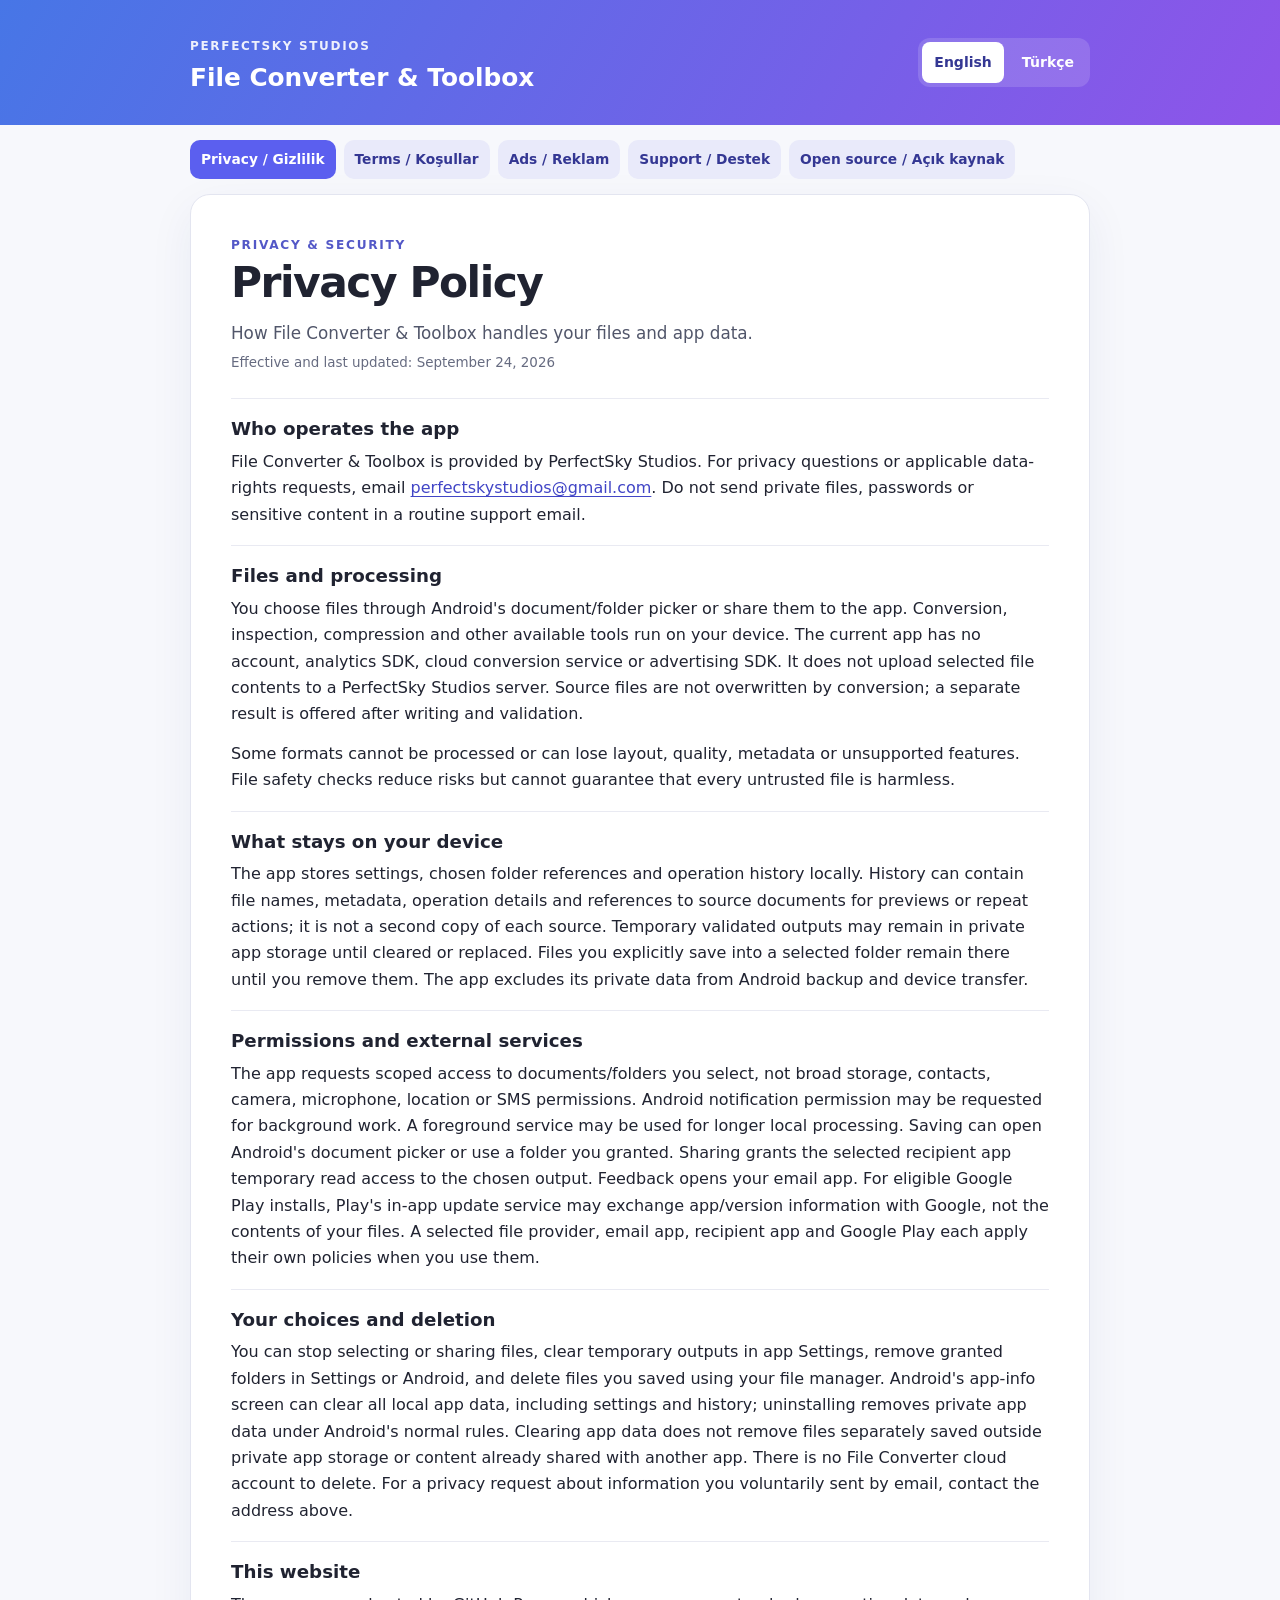
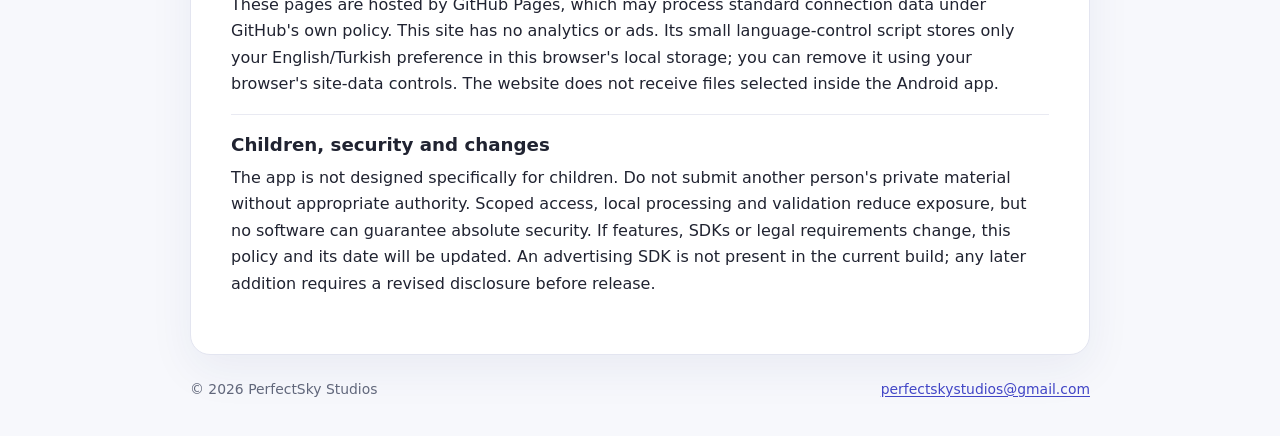
==== index.html @ 6acce4d7 "Publish bilingual File Converter legal pages" ====
<!doctype html>
<html lang="en"><head>
  <meta charset="utf-8"><meta name="viewport" content="width=device-width, initial-scale=1">
  <meta name="description" content="Privacy Policy and Gizlilik Politikası for File Converter & Toolbox by PerfectSky Studios.">
  <title>Privacy Policy · File Converter &amp; Toolbox</title><link rel="stylesheet" href="styles.css">
</head><body data-language="en">
  <a class="skip" href="#content">Skip to content / İçeriğe geç</a>
  <header class="site-header"><div class="wrap header-inner"><div><span class="eyebrow">PerfectSky Studios</span><p class="brand">File Converter &amp; Toolbox</p></div><div class="languages" role="group" aria-label="Language / Dil"><button type="button" data-language-button="en" aria-pressed="true">English</button><button type="button" data-language-button="tr" aria-pressed="false">Türkçe</button></div></div></header>
  <nav class="site-nav wrap" aria-label="Legal pages / Yasal sayfalar"><a aria-current="page" href="./">Privacy / Gizlilik</a><a href="terms-of-service.html">Terms / Koşullar</a><a href="advertising-policy.html">Ads / Reklam</a><a href="support.html">Support / Destek</a><a href="open-source.html">Open source / Açık kaynak</a></nav>
  <main id="content" class="wrap page">
    <div class="localized" lang="en"><p class="kicker">Privacy &amp; security</p><h1>Privacy Policy</h1><p class="lead">How File Converter &amp; Toolbox handles your files and app data.</p><p class="date">Effective and last updated: September 24, 2026</p>
      <section><h2>Who operates the app</h2><p>File Converter &amp; Toolbox is provided by PerfectSky Studios. For privacy questions or applicable data-rights requests, email <a href="mailto:perfectskystudios@gmail.com">perfectskystudios@gmail.com</a>. Do not send private files, passwords or sensitive content in a routine support email.</p></section>
      <section><h2>Files and processing</h2><p>You choose files through Android's document/folder picker or share them to the app. Conversion, inspection, compression and other available tools run on your device. The current app has no account, analytics SDK, cloud conversion service or advertising SDK. It does not upload selected file contents to a PerfectSky Studios server. Source files are not overwritten by conversion; a separate result is offered after writing and validation.</p><p>Some formats cannot be processed or can lose layout, quality, metadata or unsupported features. File safety checks reduce risks but cannot guarantee that every untrusted file is harmless.</p></section>
      <section><h2>What stays on your device</h2><p>The app stores settings, chosen folder references and operation history locally. History can contain file names, metadata, operation details and references to source documents for previews or repeat actions; it is not a second copy of each source. Temporary validated outputs may remain in private app storage until cleared or replaced. Files you explicitly save into a selected folder remain there until you remove them. The app excludes its private data from Android backup and device transfer.</p></section>
      <section><h2>Permissions and external services</h2><p>The app requests scoped access to documents/folders you select, not broad storage, contacts, camera, microphone, location or SMS permissions. Android notification permission may be requested for background work. A foreground service may be used for longer local processing. Saving can open Android's document picker or use a folder you granted. Sharing grants the selected recipient app temporary read access to the chosen output. Feedback opens your email app. For eligible Google Play installs, Play's in-app update service may exchange app/version information with Google, not the contents of your files. A selected file provider, email app, recipient app and Google Play each apply their own policies when you use them.</p></section>
      <section><h2>Your choices and deletion</h2><p>You can stop selecting or sharing files, clear temporary outputs in app Settings, remove granted folders in Settings or Android, and delete files you saved using your file manager. Android's app-info screen can clear all local app data, including settings and history; uninstalling removes private app data under Android's normal rules. Clearing app data does not remove files separately saved outside private app storage or content already shared with another app. There is no File Converter cloud account to delete. For a privacy request about information you voluntarily sent by email, contact the address above.</p></section>
      <section><h2>This website</h2><p>These pages are hosted by GitHub Pages, which may process standard connection data under GitHub's own policy. This site has no analytics or ads. Its small language-control script stores only your English/Turkish preference in this browser's local storage; you can remove it using your browser's site-data controls. The website does not receive files selected inside the Android app.</p></section>
      <section><h2>Children, security and changes</h2><p>The app is not designed specifically for children. Do not submit another person's private material without appropriate authority. Scoped access, local processing and validation reduce exposure, but no software can guarantee absolute security. If features, SDKs or legal requirements change, this policy and its date will be updated. An advertising SDK is not present in the current build; any later addition requires a revised disclosure before release.</p></section>
    </div>
    <div class="localized" lang="tr"><p class="kicker">Gizlilik ve güvenlik</p><h1>Gizlilik Politikası</h1><p class="lead">File Converter &amp; Toolbox dosyalarını ve uygulama verilerini nasıl işler?</p><p class="date">Yürürlük ve son güncelleme: 24 Eylül 2026</p>
      <section><h2>Uygulamayı kim sunuyor?</h2><p>File Converter &amp; Toolbox, PerfectSky Studios tarafından sunulur. Gizlilik soruları veya geçerli veri hakları talepleri için <a href="mailto:perfectskystudios@gmail.com">perfectskystudios@gmail.com</a> adresine yazabilirsin. Olağan destek e-postasına özel dosya, parola veya hassas içerik ekleme.</p></section>
      <section><h2>Dosyalar ve işleme</h2><p>Dosyaları Android belge/klasör seçicisinden seçer veya uygulamayla paylaşırsın. Kullanılabilir dönüştürme, denetleme, sıkıştırma ve diğer araçlar cihazında çalışır. Mevcut uygulamada hesap, analitik SDK'sı, bulut dönüştürme hizmeti veya reklam SDK'sı yoktur. Seçilen dosyaların içeriği PerfectSky Studios sunucusuna yüklenmez. Dönüştürme kaynak dosyanın üzerine yazmaz; ayrı sonuç yazılıp doğrulandıktan sonra sunulur.</p><p>Bazı biçimler işlenemez veya yerleşim, kalite, metaveri ve desteklenmeyen özellikler kaybolabilir. Dosya güvenliği kontrolleri riskleri azaltır ama güvenilmeyen her dosyanın zararsız olacağını garanti etmez.</p></section>
      <section><h2>Cihazında neler saklanır?</h2><p>Uygulama ayarları, seçilen klasör başvuruları ve işlem geçmişi yerel olarak saklanır. Geçmişte dosya adları, metaveri, işlem ayrıntıları ve önizleme/tekrar için kaynak belge başvuruları bulunabilir; her kaynağın ikinci bir kopyası tutulmaz. Geçici doğrulanmış çıktılar temizlenene veya değiştirilene kadar özel uygulama depolamasında kalabilir. Seçtiğin klasöre kaydettiğin dosyalar sen silene kadar orada kalır. Uygulama özel verilerini Android yedekleme ve cihaz aktarımından hariç tutar.</p></section>
      <section><h2>İzinler ve harici hizmetler</h2><p>Uygulama geniş depolama, kişi, kamera, mikrofon, konum veya SMS izni değil; seçtiğin belge/klasörlere sınırlı erişim ister. Arka plan işleri için Android bildirim izni istenebilir. Uzun yerel işlemlerde ön plan hizmeti kullanılabilir. Kaydetme Android belge seçicisini veya izin verdiğin klasörü kullanır. Paylaşma, seçilen alıcı uygulamaya yalnız ilgili çıktı için geçici okuma erişimi verir. Geri bildirim e-posta uygulamanı açar. Uygun Google Play kurulumlarında Play güncelleme hizmeti dosya içeriğini değil uygulama/sürüm bilgisini Google ile paylaşabilir. Seçtiğin dosya sağlayıcısı, e-posta/alıcı uygulaması ve Google Play kendi politikalarını uygular.</p></section>
      <section><h2>Seçimlerin ve silme</h2><p>Dosya seçmeyi/paylaşmayı bırakabilir, Ayarlar'dan geçici çıktıları temizleyebilir, verilen klasör erişimini uygulama veya Android ayarlarından kaldırabilir ve ayrı kaydettiğin dosyaları dosya yöneticisinden silebilirsin. Android uygulama bilgileri ekranından ayarlar ve geçmiş dâhil tüm yerel uygulama verilerini temizleyebilirsin; kaldırma, özel uygulama verilerini Android kurallarına göre siler. Uygulama verilerini temizlemek dışarıya ayrıca kaydettiğin veya başka uygulamayla paylaştığın dosyaları silmez. Silinecek bir File Converter bulut hesabı yoktur. E-postayla gönüllü gönderdiğin bilgilerle ilgili talepler için yukarıdaki adrese yaz.</p></section>
      <section><h2>Bu web sitesi</h2><p>Bu sayfalar GitHub Pages üzerinde barındırılır; GitHub standart bağlantı verilerini kendi politikasına göre işleyebilir. Sitede analitik veya reklam yoktur. Küçük dil seçimi betiği yalnız İngilizce/Türkçe tercihini bu tarayıcının yerel depolamasında tutar; tarayıcı site verilerinden silebilirsin. Web sitesi Android uygulamasında seçtiğin dosyaları almaz.</p></section>
      <section><h2>Çocuklar, güvenlik ve değişiklikler</h2><p>Uygulama özellikle çocuklar için tasarlanmamıştır. Başkasına ait özel içeriği uygun yetki olmadan işleme. Sınırlı erişim, yerel işleme ve doğrulama maruziyeti azaltır; hiçbir yazılım mutlak güvenlik garanti etmez. Özellikler, SDK'lar veya hukuki gereklilikler değişirse bu politika ve tarihi güncellenir. Mevcut sürümde reklam SDK'sı yoktur; ileride eklenirse yayımdan önce açıklamalar yenilenir.</p></section>
    </div>
  </main><footer class="wrap"><span>© 2026 PerfectSky Studios</span><a href="mailto:perfectskystudios@gmail.com">perfectskystudios@gmail.com</a></footer><script src="legal.js" defer></script>
</body></html>
---- styles.css ----
:root { color-scheme: light dark; font-family: system-ui, -apple-system, "Segoe UI", sans-serif; background: #f7f8fc; color: #202331; line-height: 1.65; }
* { box-sizing: border-box; }
html { scroll-behavior: smooth; }
body { margin: 0; }
body[data-language="en"] .localized[lang="tr"], body[data-language="tr"] .localized[lang="en"] { display: none; }
a { color: #4145c6; text-underline-offset: .17em; }
.wrap { width: min(900px, calc(100% - 32px)); margin-inline: auto; }
.skip { position: absolute; top: -60px; left: 12px; z-index: 3; background: white; color: #202331; padding: 9px 14px; border-radius: 8px; }
.skip:focus { top: 8px; }
.site-header { color: white; background: linear-gradient(120deg, #4776e6, #8e54e9); }
.header-inner { min-height: 125px; display: flex; align-items: center; justify-content: space-between; gap: 16px; padding-block: 18px; }
.eyebrow { font-size: .75rem; font-weight: 750; letter-spacing: .14em; text-transform: uppercase; opacity: .9; }
.brand { font-size: clamp(1.15rem, 3.5vw, 1.55rem); font-weight: 750; line-height: 1.2; margin: 5px 0 0; }
.languages { display: flex; gap: 6px; background: #ffffff24; padding: 4px; border-radius: 12px; }
.languages button { border: 0; border-radius: 8px; background: transparent; color: white; padding: 9px 12px; font: inherit; font-size: .875rem; font-weight: 650; cursor: pointer; }
.languages button[aria-pressed="true"] { background: white; color: #343793; }
.site-nav { display: flex; gap: 8px; overflow-x: auto; padding-block: 15px; scrollbar-width: thin; }
.site-nav a { white-space: nowrap; text-decoration: none; font-weight: 650; font-size: .86rem; color: #343793; background: #e9eafa; border-radius: 10px; padding: 8px 11px; }
.site-nav a[aria-current="page"] { color: white; background: #5b5fef; }
.page { background: white; border: 1px solid #e3e5f0; border-radius: 20px; padding: clamp(20px, 4vw, 40px); box-shadow: 0 15px 45px #272d7010; }
.kicker { color: #5358c7; font-size: .76rem; font-weight: 750; text-transform: uppercase; letter-spacing: .14em; margin: 0 0 4px; }
h1 { font-size: clamp(1.85rem, 5vw, 2.65rem); line-height: 1.15; margin: 0 0 12px; letter-spacing: -.035em; }
.lead { font-size: 1.05rem; color: #51566a; margin: 0 0 5px; }
.date { font-size: .84rem; color: #666b80; margin: 0 0 24px; }
section { border-top: 1px solid #e9eaf2; padding-block: 18px 4px; }
h2 { font-size: 1.14rem; line-height: 1.35; margin: 0 0 7px; }
p { margin: 0 0 13px; }
ul { padding-left: 1.3rem; margin: 0 0 13px; }
li { margin-bottom: 6px; }
footer { display: flex; justify-content: space-between; flex-wrap: wrap; gap: 8px; padding-block: 23px 35px; color: #61677b; font-size: .87rem; }
:focus-visible { outline: 3px solid #22c55e; outline-offset: 3px; }
@media (max-width: 550px) { .header-inner { align-items: flex-start; flex-direction: column; min-height: 0; } .site-nav { margin-right: 0; width: 100%; padding-left: 16px; } .page { border-radius: 16px; } }
@media (prefers-color-scheme: dark) { :root { background: #0f1117; color: #f1f2fa; } .page { background: #1a1d27; border-color: #2b3040; box-shadow: none; } .kicker { color: #a7aaff; } .lead, .date, footer { color: #b6bbcf; } section { border-color: #303545; } a { color: #aaaaff; } .site-nav a { color: #d9d9ff; background: #282b49; } .site-nav a[aria-current="page"] { color: white; background: #5b5fef; } }
@media (prefers-reduced-motion: reduce) { html { scroll-behavior: auto; } }
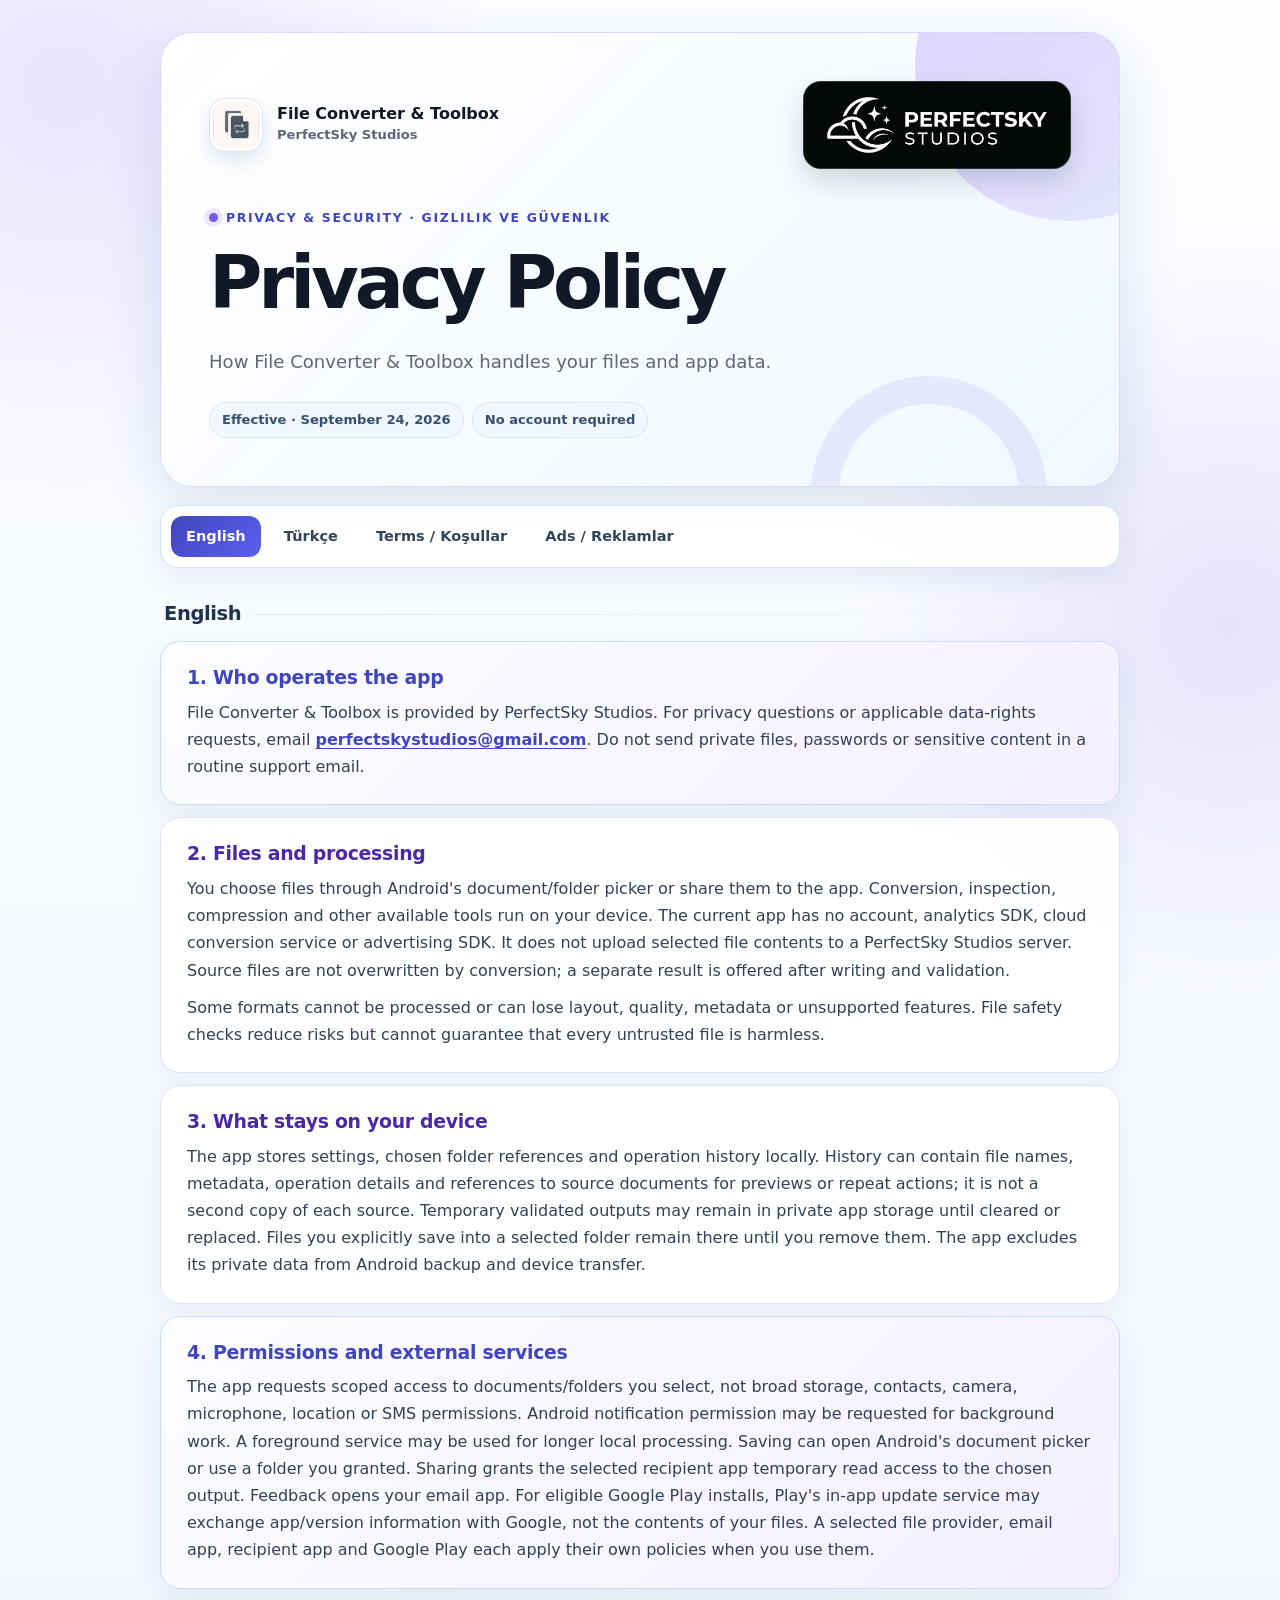
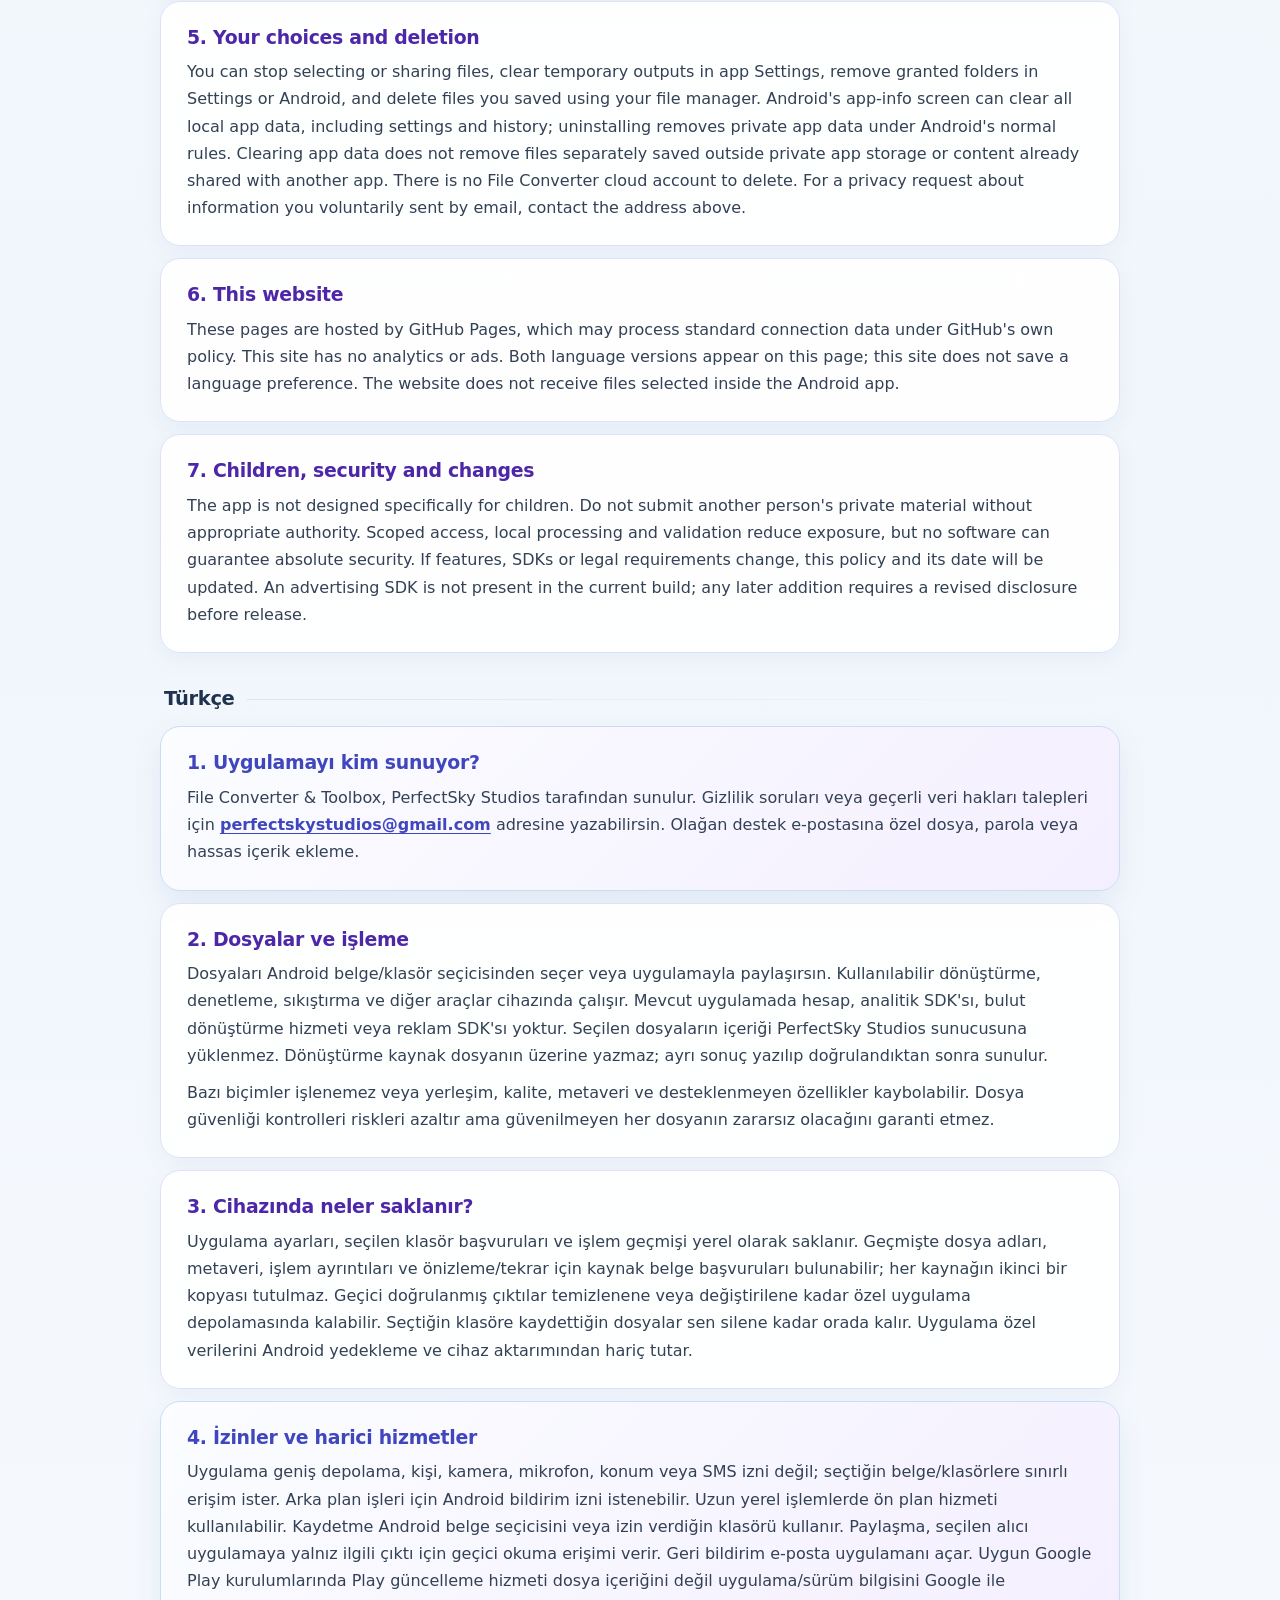
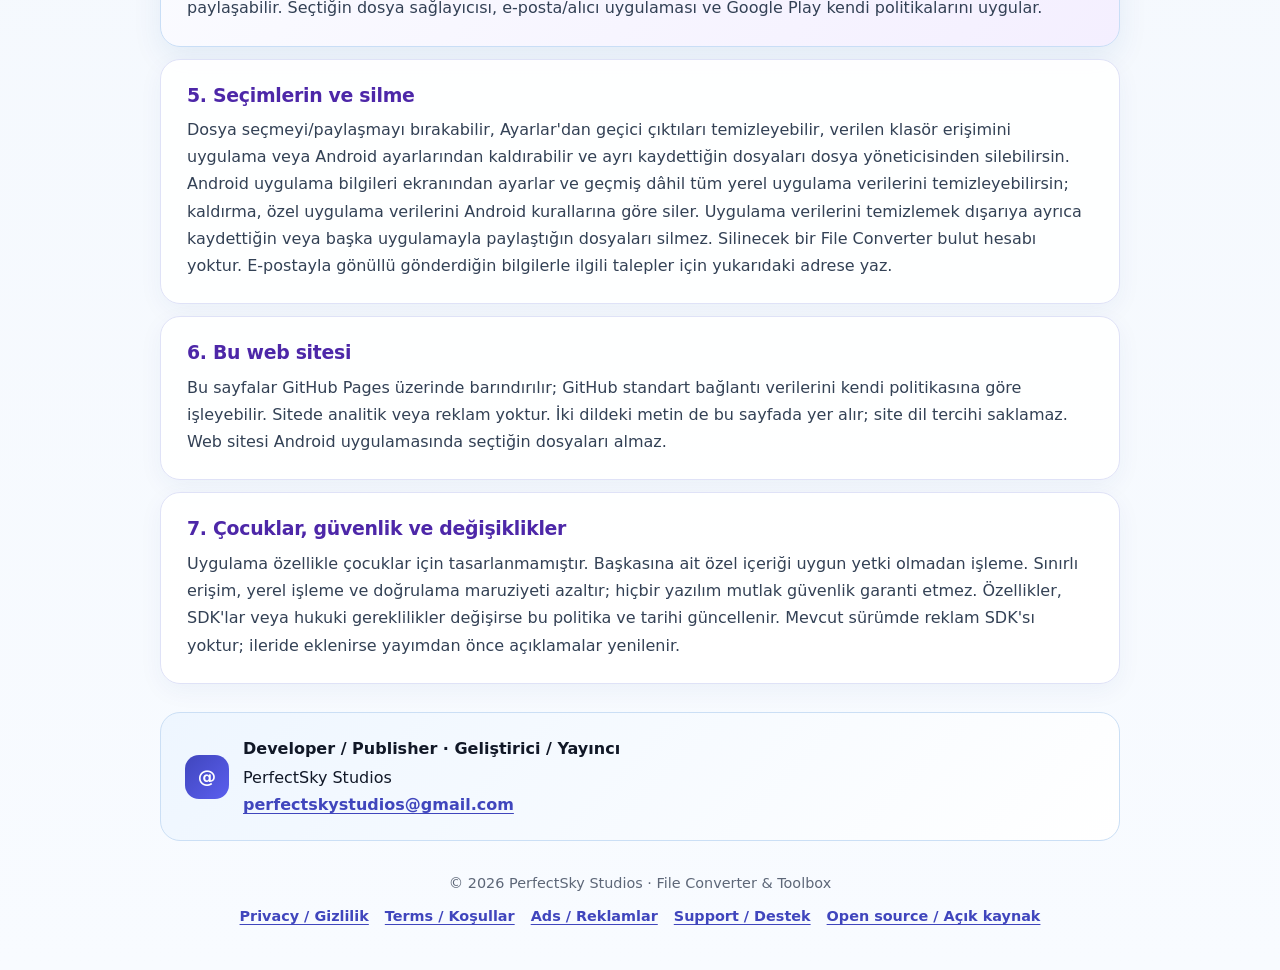
==== commit 24c53124: "Match PerfectSky legal page layout" ====
--- a/index.html
+++ b/index.html
@@ -1,30 +1,57 @@
 <!doctype html>
-<html lang="en"><head>
-  <meta charset="utf-8"><meta name="viewport" content="width=device-width, initial-scale=1">
-  <meta name="description" content="Privacy Policy and Gizlilik Politikası for File Converter & Toolbox by PerfectSky Studios.">
-  <title>Privacy Policy · File Converter &amp; Toolbox</title><link rel="stylesheet" href="styles.css">
-</head><body data-language="en">
-  <a class="skip" href="#content">Skip to content / İçeriğe geç</a>
-  <header class="site-header"><div class="wrap header-inner"><div><span class="eyebrow">PerfectSky Studios</span><p class="brand">File Converter &amp; Toolbox</p></div><div class="languages" role="group" aria-label="Language / Dil"><button type="button" data-language-button="en" aria-pressed="true">English</button><button type="button" data-language-button="tr" aria-pressed="false">Türkçe</button></div></div></header>
-  <nav class="site-nav wrap" aria-label="Legal pages / Yasal sayfalar"><a aria-current="page" href="./">Privacy / Gizlilik</a><a href="terms-of-service.html">Terms / Koşullar</a><a href="advertising-policy.html">Ads / Reklam</a><a href="support.html">Support / Destek</a><a href="open-source.html">Open source / Açık kaynak</a></nav>
-  <main id="content" class="wrap page">
-    <div class="localized" lang="en"><p class="kicker">Privacy &amp; security</p><h1>Privacy Policy</h1><p class="lead">How File Converter &amp; Toolbox handles your files and app data.</p><p class="date">Effective and last updated: September 24, 2026</p>
-      <section><h2>Who operates the app</h2><p>File Converter &amp; Toolbox is provided by PerfectSky Studios. For privacy questions or applicable data-rights requests, email <a href="mailto:perfectskystudios@gmail.com">perfectskystudios@gmail.com</a>. Do not send private files, passwords or sensitive content in a routine support email.</p></section>
-      <section><h2>Files and processing</h2><p>You choose files through Android's document/folder picker or share them to the app. Conversion, inspection, compression and other available tools run on your device. The current app has no account, analytics SDK, cloud conversion service or advertising SDK. It does not upload selected file contents to a PerfectSky Studios server. Source files are not overwritten by conversion; a separate result is offered after writing and validation.</p><p>Some formats cannot be processed or can lose layout, quality, metadata or unsupported features. File safety checks reduce risks but cannot guarantee that every untrusted file is harmless.</p></section>
-      <section><h2>What stays on your device</h2><p>The app stores settings, chosen folder references and operation history locally. History can contain file names, metadata, operation details and references to source documents for previews or repeat actions; it is not a second copy of each source. Temporary validated outputs may remain in private app storage until cleared or replaced. Files you explicitly save into a selected folder remain there until you remove them. The app excludes its private data from Android backup and device transfer.</p></section>
-      <section><h2>Permissions and external services</h2><p>The app requests scoped access to documents/folders you select, not broad storage, contacts, camera, microphone, location or SMS permissions. Android notification permission may be requested for background work. A foreground service may be used for longer local processing. Saving can open Android's document picker or use a folder you granted. Sharing grants the selected recipient app temporary read access to the chosen output. Feedback opens your email app. For eligible Google Play installs, Play's in-app update service may exchange app/version information with Google, not the contents of your files. A selected file provider, email app, recipient app and Google Play each apply their own policies when you use them.</p></section>
-      <section><h2>Your choices and deletion</h2><p>You can stop selecting or sharing files, clear temporary outputs in app Settings, remove granted folders in Settings or Android, and delete files you saved using your file manager. Android's app-info screen can clear all local app data, including settings and history; uninstalling removes private app data under Android's normal rules. Clearing app data does not remove files separately saved outside private app storage or content already shared with another app. There is no File Converter cloud account to delete. For a privacy request about information you voluntarily sent by email, contact the address above.</p></section>
-      <section><h2>This website</h2><p>These pages are hosted by GitHub Pages, which may process standard connection data under GitHub's own policy. This site has no analytics or ads. Its small language-control script stores only your English/Turkish preference in this browser's local storage; you can remove it using your browser's site-data controls. The website does not receive files selected inside the Android app.</p></section>
-      <section><h2>Children, security and changes</h2><p>The app is not designed specifically for children. Do not submit another person's private material without appropriate authority. Scoped access, local processing and validation reduce exposure, but no software can guarantee absolute security. If features, SDKs or legal requirements change, this policy and its date will be updated. An advertising SDK is not present in the current build; any later addition requires a revised disclosure before release.</p></section>
+<html lang="en">
+<head>
+  <meta charset="utf-8">
+  <meta name="viewport" content="width=device-width, initial-scale=1">
+  <meta name="theme-color" content="#5b5fef">
+  <meta name="description" content="Privacy Policy for File Converter &amp; Toolbox by PerfectSky Studios">
+  <title>Privacy Policy · File Converter &amp; Toolbox</title>
+  <link rel="stylesheet" href="styles.css">
+</head>
+<body>
+<main>
+  <header class="hero">
+    <div class="hero-brands">
+      <div class="brand"><img src="app_logo.png" alt="File Converter &amp; Toolbox logo" width="1254" height="1254"><div><div class="brand-name">File Converter &amp; Toolbox</div><div class="brand-studio">PerfectSky Studios</div></div></div>
+      <div class="studio-mark"><img src="studio_logo.jpg" alt="PerfectSky Studios" width="1024" height="1024" decoding="async"></div>
     </div>
-    <div class="localized" lang="tr"><p class="kicker">Gizlilik ve güvenlik</p><h1>Gizlilik Politikası</h1><p class="lead">File Converter &amp; Toolbox dosyalarını ve uygulama verilerini nasıl işler?</p><p class="date">Yürürlük ve son güncelleme: 24 Eylül 2026</p>
-      <section><h2>Uygulamayı kim sunuyor?</h2><p>File Converter &amp; Toolbox, PerfectSky Studios tarafından sunulur. Gizlilik soruları veya geçerli veri hakları talepleri için <a href="mailto:perfectskystudios@gmail.com">perfectskystudios@gmail.com</a> adresine yazabilirsin. Olağan destek e-postasına özel dosya, parola veya hassas içerik ekleme.</p></section>
-      <section><h2>Dosyalar ve işleme</h2><p>Dosyaları Android belge/klasör seçicisinden seçer veya uygulamayla paylaşırsın. Kullanılabilir dönüştürme, denetleme, sıkıştırma ve diğer araçlar cihazında çalışır. Mevcut uygulamada hesap, analitik SDK'sı, bulut dönüştürme hizmeti veya reklam SDK'sı yoktur. Seçilen dosyaların içeriği PerfectSky Studios sunucusuna yüklenmez. Dönüştürme kaynak dosyanın üzerine yazmaz; ayrı sonuç yazılıp doğrulandıktan sonra sunulur.</p><p>Bazı biçimler işlenemez veya yerleşim, kalite, metaveri ve desteklenmeyen özellikler kaybolabilir. Dosya güvenliği kontrolleri riskleri azaltır ama güvenilmeyen her dosyanın zararsız olacağını garanti etmez.</p></section>
-      <section><h2>Cihazında neler saklanır?</h2><p>Uygulama ayarları, seçilen klasör başvuruları ve işlem geçmişi yerel olarak saklanır. Geçmişte dosya adları, metaveri, işlem ayrıntıları ve önizleme/tekrar için kaynak belge başvuruları bulunabilir; her kaynağın ikinci bir kopyası tutulmaz. Geçici doğrulanmış çıktılar temizlenene veya değiştirilene kadar özel uygulama depolamasında kalabilir. Seçtiğin klasöre kaydettiğin dosyalar sen silene kadar orada kalır. Uygulama özel verilerini Android yedekleme ve cihaz aktarımından hariç tutar.</p></section>
-      <section><h2>İzinler ve harici hizmetler</h2><p>Uygulama geniş depolama, kişi, kamera, mikrofon, konum veya SMS izni değil; seçtiğin belge/klasörlere sınırlı erişim ister. Arka plan işleri için Android bildirim izni istenebilir. Uzun yerel işlemlerde ön plan hizmeti kullanılabilir. Kaydetme Android belge seçicisini veya izin verdiğin klasörü kullanır. Paylaşma, seçilen alıcı uygulamaya yalnız ilgili çıktı için geçici okuma erişimi verir. Geri bildirim e-posta uygulamanı açar. Uygun Google Play kurulumlarında Play güncelleme hizmeti dosya içeriğini değil uygulama/sürüm bilgisini Google ile paylaşabilir. Seçtiğin dosya sağlayıcısı, e-posta/alıcı uygulaması ve Google Play kendi politikalarını uygular.</p></section>
-      <section><h2>Seçimlerin ve silme</h2><p>Dosya seçmeyi/paylaşmayı bırakabilir, Ayarlar'dan geçici çıktıları temizleyebilir, verilen klasör erişimini uygulama veya Android ayarlarından kaldırabilir ve ayrı kaydettiğin dosyaları dosya yöneticisinden silebilirsin. Android uygulama bilgileri ekranından ayarlar ve geçmiş dâhil tüm yerel uygulama verilerini temizleyebilirsin; kaldırma, özel uygulama verilerini Android kurallarına göre siler. Uygulama verilerini temizlemek dışarıya ayrıca kaydettiğin veya başka uygulamayla paylaştığın dosyaları silmez. Silinecek bir File Converter bulut hesabı yoktur. E-postayla gönüllü gönderdiğin bilgilerle ilgili talepler için yukarıdaki adrese yaz.</p></section>
-      <section><h2>Bu web sitesi</h2><p>Bu sayfalar GitHub Pages üzerinde barındırılır; GitHub standart bağlantı verilerini kendi politikasına göre işleyebilir. Sitede analitik veya reklam yoktur. Küçük dil seçimi betiği yalnız İngilizce/Türkçe tercihini bu tarayıcının yerel depolamasında tutar; tarayıcı site verilerinden silebilirsin. Web sitesi Android uygulamasında seçtiğin dosyaları almaz.</p></section>
-      <section><h2>Çocuklar, güvenlik ve değişiklikler</h2><p>Uygulama özellikle çocuklar için tasarlanmamıştır. Başkasına ait özel içeriği uygun yetki olmadan işleme. Sınırlı erişim, yerel işleme ve doğrulama maruziyeti azaltır; hiçbir yazılım mutlak güvenlik garanti etmez. Özellikler, SDK'lar veya hukuki gereklilikler değişirse bu politika ve tarihi güncellenir. Mevcut sürümde reklam SDK'sı yoktur; ileride eklenirse yayımdan önce açıklamalar yenilenir.</p></section>
-    </div>
-  </main><footer class="wrap"><span>© 2026 PerfectSky Studios</span><a href="mailto:perfectskystudios@gmail.com">perfectskystudios@gmail.com</a></footer><script src="legal.js" defer></script>
-</body></html>
+    <p class="eyebrow">Privacy &amp; security · Gizlilik ve güvenlik</p>
+    <h1>Privacy Policy</h1>
+    <p class="lead">How File Converter &amp; Toolbox handles your files and app data.</p>
+    <div class="meta-row"><span class="meta-pill">Effective · September 24, 2026</span><span class="meta-pill">No account required</span></div>
+  </header>
+
+  <nav class="page-nav" aria-label="Page navigation">
+    <a class="primary-link" href="#english">English</a>
+    <a href="#turkce">Türkçe</a>
+    <a href="terms-of-service.html">Terms / Koşullar</a>
+    <a href="advertising-policy.html">Ads / Reklamlar</a>
+  </nav>
+
+  <div id="english" class="language-block" lang="en">
+    <h2 class="language-title">English</h2>
+    <section class="notice"><h2>1. Who operates the app</h2><p>File Converter &amp; Toolbox is provided by PerfectSky Studios. For privacy questions or applicable data-rights requests, email <a href="mailto:perfectskystudios@gmail.com">perfectskystudios@gmail.com</a>. Do not send private files, passwords or sensitive content in a routine support email.</p></section>
+    <section><h2>2. Files and processing</h2><p>You choose files through Android's document/folder picker or share them to the app. Conversion, inspection, compression and other available tools run on your device. The current app has no account, analytics SDK, cloud conversion service or advertising SDK. It does not upload selected file contents to a PerfectSky Studios server. Source files are not overwritten by conversion; a separate result is offered after writing and validation.</p><p>Some formats cannot be processed or can lose layout, quality, metadata or unsupported features. File safety checks reduce risks but cannot guarantee that every untrusted file is harmless.</p></section>
+    <section><h2>3. What stays on your device</h2><p>The app stores settings, chosen folder references and operation history locally. History can contain file names, metadata, operation details and references to source documents for previews or repeat actions; it is not a second copy of each source. Temporary validated outputs may remain in private app storage until cleared or replaced. Files you explicitly save into a selected folder remain there until you remove them. The app excludes its private data from Android backup and device transfer.</p></section>
+    <section class="notice"><h2>4. Permissions and external services</h2><p>The app requests scoped access to documents/folders you select, not broad storage, contacts, camera, microphone, location or SMS permissions. Android notification permission may be requested for background work. A foreground service may be used for longer local processing. Saving can open Android's document picker or use a folder you granted. Sharing grants the selected recipient app temporary read access to the chosen output. Feedback opens your email app. For eligible Google Play installs, Play's in-app update service may exchange app/version information with Google, not the contents of your files. A selected file provider, email app, recipient app and Google Play each apply their own policies when you use them.</p></section>
+    <section><h2>5. Your choices and deletion</h2><p>You can stop selecting or sharing files, clear temporary outputs in app Settings, remove granted folders in Settings or Android, and delete files you saved using your file manager. Android's app-info screen can clear all local app data, including settings and history; uninstalling removes private app data under Android's normal rules. Clearing app data does not remove files separately saved outside private app storage or content already shared with another app. There is no File Converter cloud account to delete. For a privacy request about information you voluntarily sent by email, contact the address above.</p></section>
+    <section><h2>6. This website</h2><p>These pages are hosted by GitHub Pages, which may process standard connection data under GitHub's own policy. This site has no analytics or ads. Both language versions appear on this page; this site does not save a language preference. The website does not receive files selected inside the Android app.</p></section>
+    <section><h2>7. Children, security and changes</h2><p>The app is not designed specifically for children. Do not submit another person's private material without appropriate authority. Scoped access, local processing and validation reduce exposure, but no software can guarantee absolute security. If features, SDKs or legal requirements change, this policy and its date will be updated. An advertising SDK is not present in the current build; any later addition requires a revised disclosure before release.</p></section>
+  </div>
+
+  <div id="turkce" class="language-block" lang="tr">
+    <h2 class="language-title">Türkçe</h2>
+    <section class="notice"><h2>1. Uygulamayı kim sunuyor?</h2><p>File Converter &amp; Toolbox, PerfectSky Studios tarafından sunulur. Gizlilik soruları veya geçerli veri hakları talepleri için <a href="mailto:perfectskystudios@gmail.com">perfectskystudios@gmail.com</a> adresine yazabilirsin. Olağan destek e-postasına özel dosya, parola veya hassas içerik ekleme.</p></section>
+    <section><h2>2. Dosyalar ve işleme</h2><p>Dosyaları Android belge/klasör seçicisinden seçer veya uygulamayla paylaşırsın. Kullanılabilir dönüştürme, denetleme, sıkıştırma ve diğer araçlar cihazında çalışır. Mevcut uygulamada hesap, analitik SDK'sı, bulut dönüştürme hizmeti veya reklam SDK'sı yoktur. Seçilen dosyaların içeriği PerfectSky Studios sunucusuna yüklenmez. Dönüştürme kaynak dosyanın üzerine yazmaz; ayrı sonuç yazılıp doğrulandıktan sonra sunulur.</p><p>Bazı biçimler işlenemez veya yerleşim, kalite, metaveri ve desteklenmeyen özellikler kaybolabilir. Dosya güvenliği kontrolleri riskleri azaltır ama güvenilmeyen her dosyanın zararsız olacağını garanti etmez.</p></section>
+    <section><h2>3. Cihazında neler saklanır?</h2><p>Uygulama ayarları, seçilen klasör başvuruları ve işlem geçmişi yerel olarak saklanır. Geçmişte dosya adları, metaveri, işlem ayrıntıları ve önizleme/tekrar için kaynak belge başvuruları bulunabilir; her kaynağın ikinci bir kopyası tutulmaz. Geçici doğrulanmış çıktılar temizlenene veya değiştirilene kadar özel uygulama depolamasında kalabilir. Seçtiğin klasöre kaydettiğin dosyalar sen silene kadar orada kalır. Uygulama özel verilerini Android yedekleme ve cihaz aktarımından hariç tutar.</p></section>
+    <section class="notice"><h2>4. İzinler ve harici hizmetler</h2><p>Uygulama geniş depolama, kişi, kamera, mikrofon, konum veya SMS izni değil; seçtiğin belge/klasörlere sınırlı erişim ister. Arka plan işleri için Android bildirim izni istenebilir. Uzun yerel işlemlerde ön plan hizmeti kullanılabilir. Kaydetme Android belge seçicisini veya izin verdiğin klasörü kullanır. Paylaşma, seçilen alıcı uygulamaya yalnız ilgili çıktı için geçici okuma erişimi verir. Geri bildirim e-posta uygulamanı açar. Uygun Google Play kurulumlarında Play güncelleme hizmeti dosya içeriğini değil uygulama/sürüm bilgisini Google ile paylaşabilir. Seçtiğin dosya sağlayıcısı, e-posta/alıcı uygulaması ve Google Play kendi politikalarını uygular.</p></section>
+    <section><h2>5. Seçimlerin ve silme</h2><p>Dosya seçmeyi/paylaşmayı bırakabilir, Ayarlar'dan geçici çıktıları temizleyebilir, verilen klasör erişimini uygulama veya Android ayarlarından kaldırabilir ve ayrı kaydettiğin dosyaları dosya yöneticisinden silebilirsin. Android uygulama bilgileri ekranından ayarlar ve geçmiş dâhil tüm yerel uygulama verilerini temizleyebilirsin; kaldırma, özel uygulama verilerini Android kurallarına göre siler. Uygulama verilerini temizlemek dışarıya ayrıca kaydettiğin veya başka uygulamayla paylaştığın dosyaları silmez. Silinecek bir File Converter bulut hesabı yoktur. E-postayla gönüllü gönderdiğin bilgilerle ilgili talepler için yukarıdaki adrese yaz.</p></section>
+    <section><h2>6. Bu web sitesi</h2><p>Bu sayfalar GitHub Pages üzerinde barındırılır; GitHub standart bağlantı verilerini kendi politikasına göre işleyebilir. Sitede analitik veya reklam yoktur. İki dildeki metin de bu sayfada yer alır; site dil tercihi saklamaz. Web sitesi Android uygulamasında seçtiğin dosyaları almaz.</p></section>
+    <section><h2>7. Çocuklar, güvenlik ve değişiklikler</h2><p>Uygulama özellikle çocuklar için tasarlanmamıştır. Başkasına ait özel içeriği uygun yetki olmadan işleme. Sınırlı erişim, yerel işleme ve doğrulama maruziyeti azaltır; hiçbir yazılım mutlak güvenlik garanti etmez. Özellikler, SDK'lar veya hukuki gereklilikler değişirse bu politika ve tarihi güncellenir. Mevcut sürümde reklam SDK'sı yoktur; ileride eklenirse yayımdan önce açıklamalar yenilenir.</p></section>
+  </div>
+
+  <aside class="contact-card"><div class="contact-icon" aria-hidden="true">@</div><div><strong>Developer / Publisher · Geliştirici / Yayıncı</strong>PerfectSky Studios<br><a href="mailto:perfectskystudios@gmail.com">perfectskystudios@gmail.com</a></div></aside>
+  <footer>© 2026 PerfectSky Studios · File Converter &amp; Toolbox<div class="footer-links"><a href="index.html">Privacy / Gizlilik</a><a href="terms-of-service.html">Terms / Koşullar</a><a href="advertising-policy.html">Ads / Reklamlar</a><a href="support.html">Support / Destek</a><a href="open-source.html">Open source / Açık kaynak</a></div></footer>
+</main>
+</body>
+</html>
--- a/styles.css
+++ b/styles.css
@@ -1,34 +1,111 @@
-:root { color-scheme: light dark; font-family: system-ui, -apple-system, "Segoe UI", sans-serif; background: #f7f8fc; color: #202331; line-height: 1.65; }
+:root {
+  color-scheme: light;
+  --ink: #111827;
+  --muted: #5d6778;
+  --line: #dfe2f7;
+  --blue: #5b5fef;
+  --blue-dark: #4046bd;
+  --blue-deep: #292d88;
+  --sky: #8e54e9;
+  --surface: rgba(255, 255, 255, 0.95);
+  --shadow: 0 20px 60px rgba(18, 67, 133, 0.12);
+  --shadow-soft: 0 10px 28px rgba(18, 67, 133, 0.08);
+}
+
 * { box-sizing: border-box; }
 html { scroll-behavior: smooth; }
-body { margin: 0; }
-body[data-language="en"] .localized[lang="tr"], body[data-language="tr"] .localized[lang="en"] { display: none; }
-a { color: #4145c6; text-underline-offset: .17em; }
-.wrap { width: min(900px, calc(100% - 32px)); margin-inline: auto; }
-.skip { position: absolute; top: -60px; left: 12px; z-index: 3; background: white; color: #202331; padding: 9px 14px; border-radius: 8px; }
-.skip:focus { top: 8px; }
-.site-header { color: white; background: linear-gradient(120deg, #4776e6, #8e54e9); }
-.header-inner { min-height: 125px; display: flex; align-items: center; justify-content: space-between; gap: 16px; padding-block: 18px; }
-.eyebrow { font-size: .75rem; font-weight: 750; letter-spacing: .14em; text-transform: uppercase; opacity: .9; }
-.brand { font-size: clamp(1.15rem, 3.5vw, 1.55rem); font-weight: 750; line-height: 1.2; margin: 5px 0 0; }
-.languages { display: flex; gap: 6px; background: #ffffff24; padding: 4px; border-radius: 12px; }
-.languages button { border: 0; border-radius: 8px; background: transparent; color: white; padding: 9px 12px; font: inherit; font-size: .875rem; font-weight: 650; cursor: pointer; }
-.languages button[aria-pressed="true"] { background: white; color: #343793; }
-.site-nav { display: flex; gap: 8px; overflow-x: auto; padding-block: 15px; scrollbar-width: thin; }
-.site-nav a { white-space: nowrap; text-decoration: none; font-weight: 650; font-size: .86rem; color: #343793; background: #e9eafa; border-radius: 10px; padding: 8px 11px; }
-.site-nav a[aria-current="page"] { color: white; background: #5b5fef; }
-.page { background: white; border: 1px solid #e3e5f0; border-radius: 20px; padding: clamp(20px, 4vw, 40px); box-shadow: 0 15px 45px #272d7010; }
-.kicker { color: #5358c7; font-size: .76rem; font-weight: 750; text-transform: uppercase; letter-spacing: .14em; margin: 0 0 4px; }
-h1 { font-size: clamp(1.85rem, 5vw, 2.65rem); line-height: 1.15; margin: 0 0 12px; letter-spacing: -.035em; }
-.lead { font-size: 1.05rem; color: #51566a; margin: 0 0 5px; }
-.date { font-size: .84rem; color: #666b80; margin: 0 0 24px; }
-section { border-top: 1px solid #e9eaf2; padding-block: 18px 4px; }
-h2 { font-size: 1.14rem; line-height: 1.35; margin: 0 0 7px; }
-p { margin: 0 0 13px; }
-ul { padding-left: 1.3rem; margin: 0 0 13px; }
-li { margin-bottom: 6px; }
-footer { display: flex; justify-content: space-between; flex-wrap: wrap; gap: 8px; padding-block: 23px 35px; color: #61677b; font-size: .87rem; }
-:focus-visible { outline: 3px solid #22c55e; outline-offset: 3px; }
-@media (max-width: 550px) { .header-inner { align-items: flex-start; flex-direction: column; min-height: 0; } .site-nav { margin-right: 0; width: 100%; padding-left: 16px; } .page { border-radius: 16px; } }
-@media (prefers-color-scheme: dark) { :root { background: #0f1117; color: #f1f2fa; } .page { background: #1a1d27; border-color: #2b3040; box-shadow: none; } .kicker { color: #a7aaff; } .lead, .date, footer { color: #b6bbcf; } section { border-color: #303545; } a { color: #aaaaff; } .site-nav a { color: #d9d9ff; background: #282b49; } .site-nav a[aria-current="page"] { color: white; background: #5b5fef; } }
+body {
+  margin: 0;
+  min-height: 100vh;
+  background:
+    radial-gradient(circle at 5% 2%, rgba(174, 139, 255, 0.22), transparent 27rem),
+    radial-gradient(circle at 96% 15%, rgba(121, 84, 237, 0.14), transparent 24rem),
+    linear-gradient(180deg, #fbfdff 0%, #f1f6fc 48%, #f8fbff 100%);
+  color: var(--ink);
+  font: 16px/1.7 Inter, ui-sans-serif, system-ui, -apple-system, BlinkMacSystemFont, "Segoe UI", sans-serif;
+}
+
+a { color: var(--blue-dark); font-weight: 700; text-underline-offset: 3px; text-decoration-thickness: 1px; }
+a:hover { color: var(--blue-deep); }
+main { width: min(960px, calc(100% - 32px)); margin: 32px auto 24px; }
+
+.hero {
+  position: relative;
+  overflow: hidden;
+  min-height: 360px;
+  padding: 48px;
+  border: 1px solid rgba(121, 84, 237, 0.22);
+  border-radius: 32px;
+  background: linear-gradient(135deg, rgba(255, 255, 255, 0.99), rgba(239, 247, 255, 0.96));
+  box-shadow: var(--shadow);
+}
+.hero::before, .hero::after { content: ""; position: absolute; border-radius: 999px; pointer-events: none; }
+.hero::before { width: 310px; height: 310px; right: -106px; top: -122px; background: linear-gradient(145deg, rgba(174, 139, 255, 0.38), rgba(121, 84, 237, 0.10)); }
+.hero::after { width: 180px; height: 180px; right: 72px; bottom: -126px; border: 28px solid rgba(121, 84, 237, 0.10); }
+
+.hero-brands { position: relative; z-index: 1; display: flex; flex-wrap: wrap; align-items: center; justify-content: space-between; gap: 24px; margin-bottom: 34px; }
+.brand { display: flex; align-items: center; gap: 14px; }
+.brand img { width: 54px; height: 54px; object-fit: contain; padding: 3px; border: 1px solid var(--line); border-radius: 16px; background: #fff; box-shadow: 0 8px 20px rgba(18, 67, 133, 0.14); }
+.brand-name { font-size: 1rem; font-weight: 800; line-height: 1.25; }
+.brand-studio { color: var(--muted); font-size: 0.82rem; font-weight: 650; }
+.studio-mark { flex: 0 1 268px; width: 268px; max-width: 100%; height: 88px; overflow: hidden; border: 1px solid rgba(255, 255, 255, 0.18); border-radius: 18px; background: #040907; box-shadow: 0 12px 28px rgba(8, 25, 43, 0.16); }
+.studio-mark img { display: block; width: 100%; height: 100%; object-fit: cover; object-position: center; }
+
+.eyebrow { position: relative; z-index: 1; display: inline-flex; align-items: center; gap: 8px; margin: 0 0 10px; color: var(--blue-dark); font-size: 0.78rem; font-weight: 850; letter-spacing: 0.13em; text-transform: uppercase; }
+.eyebrow::before { content: ""; width: 9px; height: 9px; border-radius: 50%; background: linear-gradient(135deg, var(--sky), var(--blue)); box-shadow: 0 0 0 5px rgba(121, 84, 237, 0.12); }
+h1, h2 { line-height: 1.25; }
+h1 { position: relative; z-index: 1; max-width: 760px; margin: 0; font-size: clamp(2.35rem, 7vw, 4.55rem); letter-spacing: -0.055em; }
+.lead { position: relative; z-index: 1; max-width: 700px; margin: 18px 0 0; color: var(--muted); font-size: clamp(1rem, 2vw, 1.13rem); }
+.meta-row { position: relative; z-index: 1; display: flex; flex-wrap: wrap; gap: 8px; margin-top: 24px; }
+.meta-pill { display: inline-flex; align-items: center; min-height: 34px; padding: 6px 12px; border: 1px solid #d8e7f8; border-radius: 999px; background: rgba(241, 247, 255, 0.94); color: #36516f; font-size: 0.82rem; font-weight: 700; }
+
+.page-nav { position: sticky; z-index: 10; top: 12px; display: flex; flex-wrap: wrap; gap: 8px; margin: 18px 0 28px; padding: 10px; border: 1px solid rgba(211, 225, 243, 0.92); border-radius: 18px; background: rgba(255, 255, 255, 0.90); box-shadow: var(--shadow-soft); backdrop-filter: blur(16px); }
+.page-nav a { display: inline-flex; align-items: center; min-height: 40px; padding: 8px 15px; border-radius: 12px; color: #33445b; text-decoration: none; font-size: 0.91rem; }
+.page-nav a:hover, .page-nav a:focus-visible { background: #efe8ff; color: var(--blue-deep); outline: none; }
+.page-nav .primary-link { background: linear-gradient(135deg, var(--blue-dark), var(--blue)); color: #fff; }
+.page-nav .primary-link:hover { color: #fff; filter: brightness(0.97); }
+
+.language-block { scroll-margin-top: 92px; }
+.language-title { display: flex; align-items: center; gap: 13px; margin: 34px 4px 15px; color: #20334e; font-size: 1.22rem; letter-spacing: -0.02em; }
+.language-title::after { content: ""; flex: 1; height: 1px; background: linear-gradient(90deg, var(--line), transparent); }
+
+section { margin-bottom: 12px; padding: 24px 26px; border: 1px solid var(--line); border-radius: 20px; background: var(--surface); box-shadow: 0 7px 24px rgba(18, 67, 133, 0.05); }
+section h2 { margin: 0 0 9px; color: #4d27a8; font-size: 1.18rem; letter-spacing: -0.015em; }
+section p, section li { color: #334155; }
+section p { margin: 0; }
+section p + p, section ul { margin-top: 10px; }
+section ul { margin-bottom: 0; padding-left: 22px; }
+section.notice { border-color: #c9def6; background: linear-gradient(135deg, #fbfdff, #f4efff); box-shadow: 0 12px 30px rgba(18, 77, 151, 0.08); }
+section.notice h2 { color: var(--blue-dark); }
+
+.contact-card { display: grid; grid-template-columns: 44px 1fr; gap: 14px; align-items: center; margin-top: 28px; padding: 22px 24px; border: 1px solid #cbdff5; border-radius: 20px; background: linear-gradient(135deg, #eef6ff, #ffffff); }
+.contact-icon { display: grid; width: 44px; height: 44px; place-items: center; border-radius: 14px; background: linear-gradient(135deg, var(--blue-dark), var(--blue)); color: white; font-size: 1.15rem; font-weight: 900; }
+.contact-card strong { display: block; margin-bottom: 2px; }
+.contact-card > div { min-width: 0; overflow-wrap: anywhere; }
+footer { padding: 30px 16px 18px; color: var(--muted); text-align: center; font-size: 0.9rem; }
+.footer-links { display: flex; flex-wrap: wrap; justify-content: center; gap: 8px 16px; margin-top: 8px; }
+
+@media (max-width: 640px) {
+  main { width: min(100% - 20px, 960px); margin-top: 10px; }
+  .hero { min-height: 0; padding: 26px 22px 30px; border-radius: 24px; }
+  .hero::before { width: 210px; height: 210px; right: -110px; top: -100px; }
+  .hero-brands { flex-direction: column; align-items: flex-start; gap: 20px; margin-bottom: 28px; }
+  .studio-mark { flex: none; width: 246px; height: 82px; border-radius: 16px; }
+  .brand img { width: 48px; height: 48px; border-radius: 14px; }
+  h1 { font-size: clamp(2.15rem, 12vw, 3.2rem); }
+  .lead { margin-top: 14px; }
+  .page-nav { top: 7px; margin: 12px 0 24px; border-radius: 16px; }
+  .page-nav a { flex: 1 1 42%; justify-content: center; padding-inline: 10px; font-size: 0.84rem; text-align: center; }
+  .language-title { margin-top: 28px; }
+  section { padding: 20px 19px; border-radius: 17px; }
+  section h2 { font-size: 1.08rem; }
+  .contact-card { grid-template-columns: 38px 1fr; padding: 18px; }
+  .contact-icon { width: 38px; height: 38px; border-radius: 12px; }
+}
+
 @media (prefers-reduced-motion: reduce) { html { scroll-behavior: auto; } }
+
+
+.hero-brands .brand { min-width:0; flex:1 1 260px; }
+.brand-name, section, .lead { overflow-wrap:anywhere; }
+@media(max-width:640px){.studio-mark{align-self:flex-end;} .page-nav{position:static;} .language-block{scroll-margin-top:16px;}}
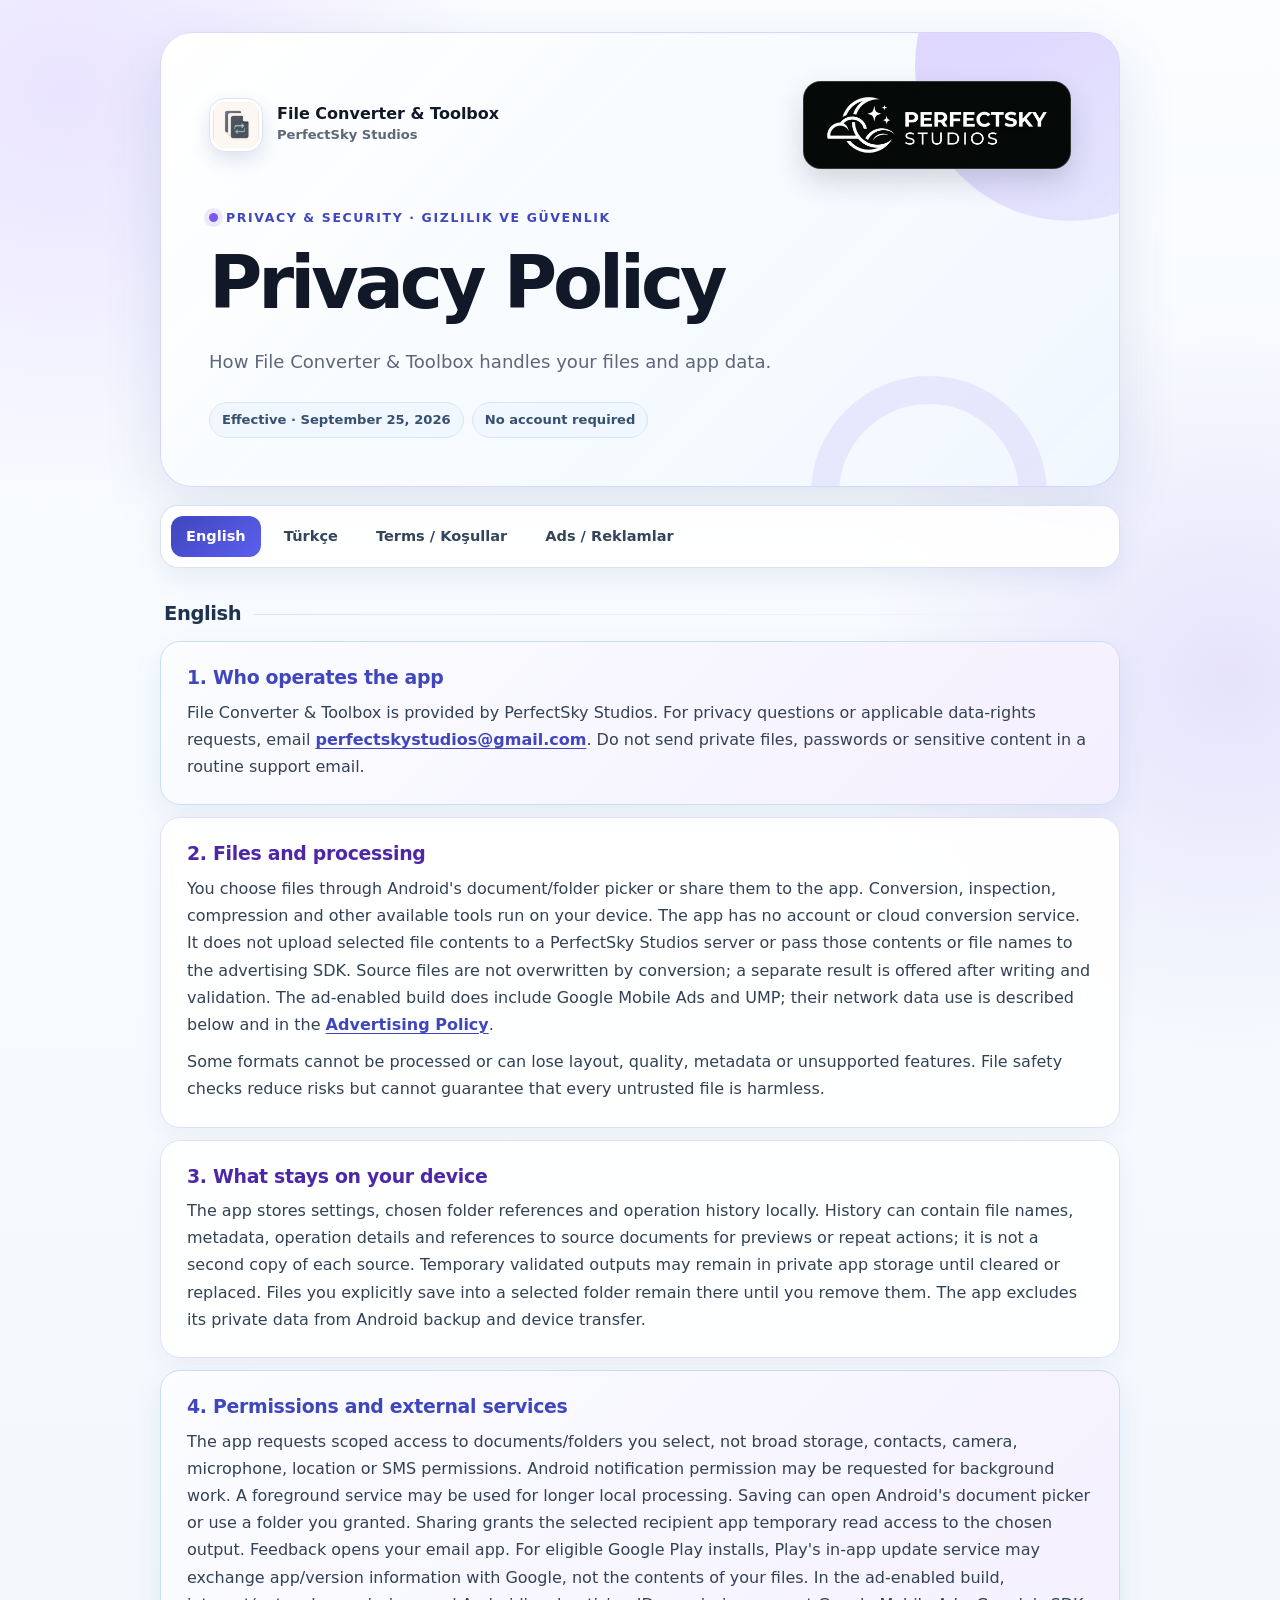
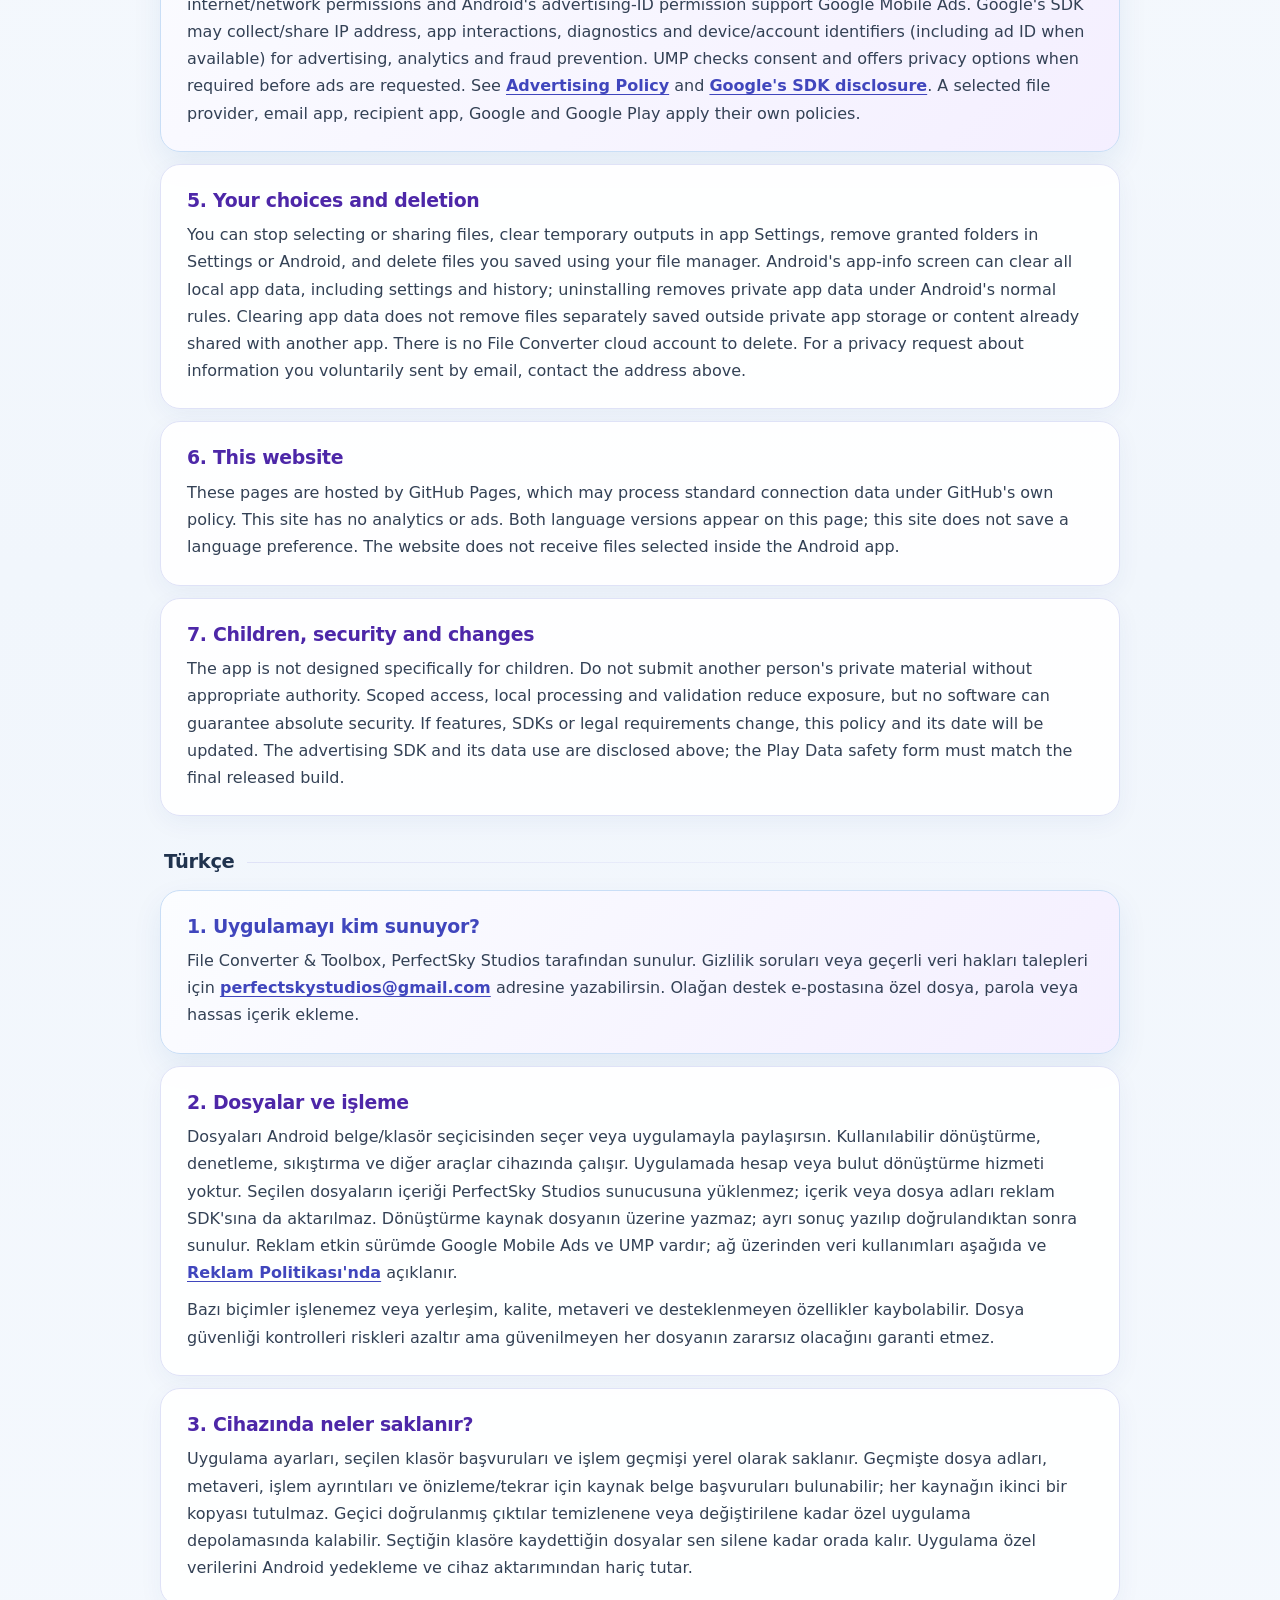
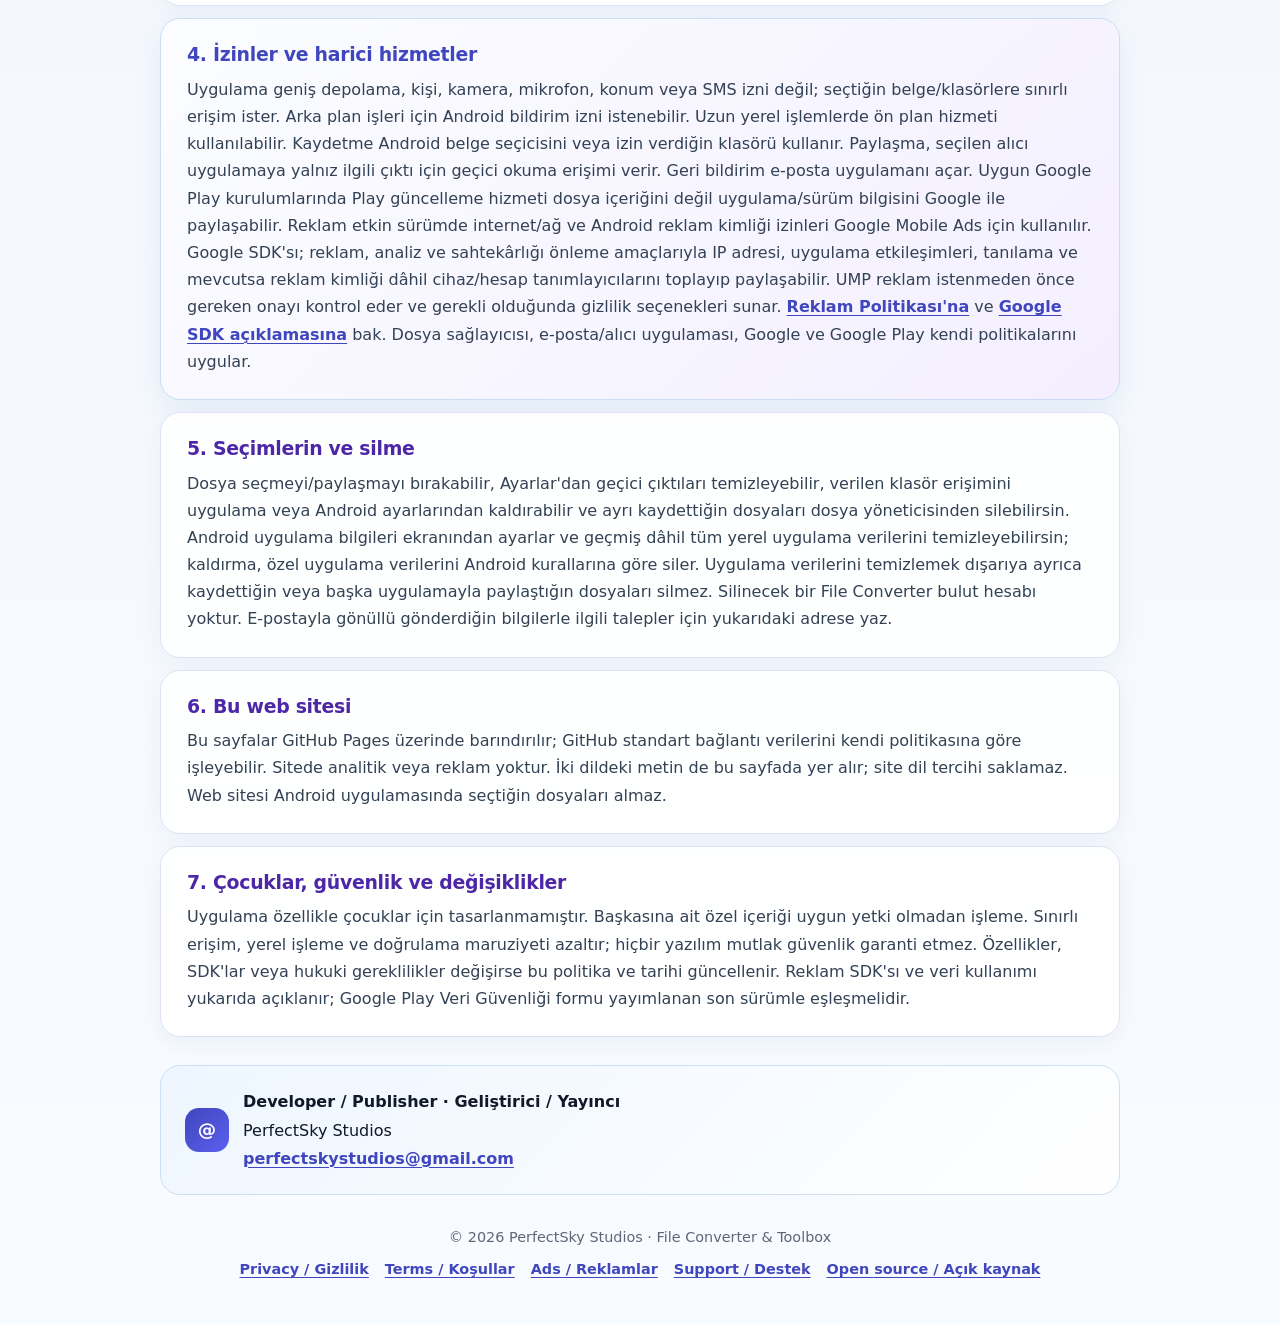
==== commit b42a8824: "Update ad-enabled privacy and advertising disclosures" ====
--- a/index.html
+++ b/index.html
@@ -18,7 +18,7 @@
     <p class="eyebrow">Privacy &amp; security · Gizlilik ve güvenlik</p>
     <h1>Privacy Policy</h1>
     <p class="lead">How File Converter &amp; Toolbox handles your files and app data.</p>
-    <div class="meta-row"><span class="meta-pill">Effective · September 24, 2026</span><span class="meta-pill">No account required</span></div>
+    <div class="meta-row"><span class="meta-pill">Effective · September 25, 2026</span><span class="meta-pill">No account required</span></div>
   </header>
 
   <nav class="page-nav" aria-label="Page navigation">
@@ -31,23 +31,23 @@
   <div id="english" class="language-block" lang="en">
     <h2 class="language-title">English</h2>
     <section class="notice"><h2>1. Who operates the app</h2><p>File Converter &amp; Toolbox is provided by PerfectSky Studios. For privacy questions or applicable data-rights requests, email <a href="mailto:perfectskystudios@gmail.com">perfectskystudios@gmail.com</a>. Do not send private files, passwords or sensitive content in a routine support email.</p></section>
-    <section><h2>2. Files and processing</h2><p>You choose files through Android's document/folder picker or share them to the app. Conversion, inspection, compression and other available tools run on your device. The current app has no account, analytics SDK, cloud conversion service or advertising SDK. It does not upload selected file contents to a PerfectSky Studios server. Source files are not overwritten by conversion; a separate result is offered after writing and validation.</p><p>Some formats cannot be processed or can lose layout, quality, metadata or unsupported features. File safety checks reduce risks but cannot guarantee that every untrusted file is harmless.</p></section>
+    <section><h2>2. Files and processing</h2><p>You choose files through Android's document/folder picker or share them to the app. Conversion, inspection, compression and other available tools run on your device. The app has no account or cloud conversion service. It does not upload selected file contents to a PerfectSky Studios server or pass those contents or file names to the advertising SDK. Source files are not overwritten by conversion; a separate result is offered after writing and validation. The ad-enabled build does include Google Mobile Ads and UMP; their network data use is described below and in the <a href="advertising-policy.html">Advertising Policy</a>.</p><p>Some formats cannot be processed or can lose layout, quality, metadata or unsupported features. File safety checks reduce risks but cannot guarantee that every untrusted file is harmless.</p></section>
     <section><h2>3. What stays on your device</h2><p>The app stores settings, chosen folder references and operation history locally. History can contain file names, metadata, operation details and references to source documents for previews or repeat actions; it is not a second copy of each source. Temporary validated outputs may remain in private app storage until cleared or replaced. Files you explicitly save into a selected folder remain there until you remove them. The app excludes its private data from Android backup and device transfer.</p></section>
-    <section class="notice"><h2>4. Permissions and external services</h2><p>The app requests scoped access to documents/folders you select, not broad storage, contacts, camera, microphone, location or SMS permissions. Android notification permission may be requested for background work. A foreground service may be used for longer local processing. Saving can open Android's document picker or use a folder you granted. Sharing grants the selected recipient app temporary read access to the chosen output. Feedback opens your email app. For eligible Google Play installs, Play's in-app update service may exchange app/version information with Google, not the contents of your files. A selected file provider, email app, recipient app and Google Play each apply their own policies when you use them.</p></section>
+    <section class="notice"><h2>4. Permissions and external services</h2><p>The app requests scoped access to documents/folders you select, not broad storage, contacts, camera, microphone, location or SMS permissions. Android notification permission may be requested for background work. A foreground service may be used for longer local processing. Saving can open Android's document picker or use a folder you granted. Sharing grants the selected recipient app temporary read access to the chosen output. Feedback opens your email app. For eligible Google Play installs, Play's in-app update service may exchange app/version information with Google, not the contents of your files. In the ad-enabled build, internet/network permissions and Android's advertising-ID permission support Google Mobile Ads. Google's SDK may collect/share IP address, app interactions, diagnostics and device/account identifiers (including ad ID when available) for advertising, analytics and fraud prevention. UMP checks consent and offers privacy options when required before ads are requested. See <a href="advertising-policy.html">Advertising Policy</a> and <a href="https://developers.google.com/admob/android/privacy/play-data-disclosure">Google's SDK disclosure</a>. A selected file provider, email app, recipient app, Google and Google Play apply their own policies.</p></section>
     <section><h2>5. Your choices and deletion</h2><p>You can stop selecting or sharing files, clear temporary outputs in app Settings, remove granted folders in Settings or Android, and delete files you saved using your file manager. Android's app-info screen can clear all local app data, including settings and history; uninstalling removes private app data under Android's normal rules. Clearing app data does not remove files separately saved outside private app storage or content already shared with another app. There is no File Converter cloud account to delete. For a privacy request about information you voluntarily sent by email, contact the address above.</p></section>
     <section><h2>6. This website</h2><p>These pages are hosted by GitHub Pages, which may process standard connection data under GitHub's own policy. This site has no analytics or ads. Both language versions appear on this page; this site does not save a language preference. The website does not receive files selected inside the Android app.</p></section>
-    <section><h2>7. Children, security and changes</h2><p>The app is not designed specifically for children. Do not submit another person's private material without appropriate authority. Scoped access, local processing and validation reduce exposure, but no software can guarantee absolute security. If features, SDKs or legal requirements change, this policy and its date will be updated. An advertising SDK is not present in the current build; any later addition requires a revised disclosure before release.</p></section>
+    <section><h2>7. Children, security and changes</h2><p>The app is not designed specifically for children. Do not submit another person's private material without appropriate authority. Scoped access, local processing and validation reduce exposure, but no software can guarantee absolute security. If features, SDKs or legal requirements change, this policy and its date will be updated. The advertising SDK and its data use are disclosed above; the Play Data safety form must match the final released build.</p></section>
   </div>
 
   <div id="turkce" class="language-block" lang="tr">
     <h2 class="language-title">Türkçe</h2>
     <section class="notice"><h2>1. Uygulamayı kim sunuyor?</h2><p>File Converter &amp; Toolbox, PerfectSky Studios tarafından sunulur. Gizlilik soruları veya geçerli veri hakları talepleri için <a href="mailto:perfectskystudios@gmail.com">perfectskystudios@gmail.com</a> adresine yazabilirsin. Olağan destek e-postasına özel dosya, parola veya hassas içerik ekleme.</p></section>
-    <section><h2>2. Dosyalar ve işleme</h2><p>Dosyaları Android belge/klasör seçicisinden seçer veya uygulamayla paylaşırsın. Kullanılabilir dönüştürme, denetleme, sıkıştırma ve diğer araçlar cihazında çalışır. Mevcut uygulamada hesap, analitik SDK'sı, bulut dönüştürme hizmeti veya reklam SDK'sı yoktur. Seçilen dosyaların içeriği PerfectSky Studios sunucusuna yüklenmez. Dönüştürme kaynak dosyanın üzerine yazmaz; ayrı sonuç yazılıp doğrulandıktan sonra sunulur.</p><p>Bazı biçimler işlenemez veya yerleşim, kalite, metaveri ve desteklenmeyen özellikler kaybolabilir. Dosya güvenliği kontrolleri riskleri azaltır ama güvenilmeyen her dosyanın zararsız olacağını garanti etmez.</p></section>
+    <section><h2>2. Dosyalar ve işleme</h2><p>Dosyaları Android belge/klasör seçicisinden seçer veya uygulamayla paylaşırsın. Kullanılabilir dönüştürme, denetleme, sıkıştırma ve diğer araçlar cihazında çalışır. Uygulamada hesap veya bulut dönüştürme hizmeti yoktur. Seçilen dosyaların içeriği PerfectSky Studios sunucusuna yüklenmez; içerik veya dosya adları reklam SDK'sına da aktarılmaz. Dönüştürme kaynak dosyanın üzerine yazmaz; ayrı sonuç yazılıp doğrulandıktan sonra sunulur. Reklam etkin sürümde Google Mobile Ads ve UMP vardır; ağ üzerinden veri kullanımları aşağıda ve <a href="advertising-policy.html">Reklam Politikası'nda</a> açıklanır.</p><p>Bazı biçimler işlenemez veya yerleşim, kalite, metaveri ve desteklenmeyen özellikler kaybolabilir. Dosya güvenliği kontrolleri riskleri azaltır ama güvenilmeyen her dosyanın zararsız olacağını garanti etmez.</p></section>
     <section><h2>3. Cihazında neler saklanır?</h2><p>Uygulama ayarları, seçilen klasör başvuruları ve işlem geçmişi yerel olarak saklanır. Geçmişte dosya adları, metaveri, işlem ayrıntıları ve önizleme/tekrar için kaynak belge başvuruları bulunabilir; her kaynağın ikinci bir kopyası tutulmaz. Geçici doğrulanmış çıktılar temizlenene veya değiştirilene kadar özel uygulama depolamasında kalabilir. Seçtiğin klasöre kaydettiğin dosyalar sen silene kadar orada kalır. Uygulama özel verilerini Android yedekleme ve cihaz aktarımından hariç tutar.</p></section>
-    <section class="notice"><h2>4. İzinler ve harici hizmetler</h2><p>Uygulama geniş depolama, kişi, kamera, mikrofon, konum veya SMS izni değil; seçtiğin belge/klasörlere sınırlı erişim ister. Arka plan işleri için Android bildirim izni istenebilir. Uzun yerel işlemlerde ön plan hizmeti kullanılabilir. Kaydetme Android belge seçicisini veya izin verdiğin klasörü kullanır. Paylaşma, seçilen alıcı uygulamaya yalnız ilgili çıktı için geçici okuma erişimi verir. Geri bildirim e-posta uygulamanı açar. Uygun Google Play kurulumlarında Play güncelleme hizmeti dosya içeriğini değil uygulama/sürüm bilgisini Google ile paylaşabilir. Seçtiğin dosya sağlayıcısı, e-posta/alıcı uygulaması ve Google Play kendi politikalarını uygular.</p></section>
+    <section class="notice"><h2>4. İzinler ve harici hizmetler</h2><p>Uygulama geniş depolama, kişi, kamera, mikrofon, konum veya SMS izni değil; seçtiğin belge/klasörlere sınırlı erişim ister. Arka plan işleri için Android bildirim izni istenebilir. Uzun yerel işlemlerde ön plan hizmeti kullanılabilir. Kaydetme Android belge seçicisini veya izin verdiğin klasörü kullanır. Paylaşma, seçilen alıcı uygulamaya yalnız ilgili çıktı için geçici okuma erişimi verir. Geri bildirim e-posta uygulamanı açar. Uygun Google Play kurulumlarında Play güncelleme hizmeti dosya içeriğini değil uygulama/sürüm bilgisini Google ile paylaşabilir. Reklam etkin sürümde internet/ağ ve Android reklam kimliği izinleri Google Mobile Ads için kullanılır. Google SDK'sı; reklam, analiz ve sahtekârlığı önleme amaçlarıyla IP adresi, uygulama etkileşimleri, tanılama ve mevcutsa reklam kimliği dâhil cihaz/hesap tanımlayıcılarını toplayıp paylaşabilir. UMP reklam istenmeden önce gereken onayı kontrol eder ve gerekli olduğunda gizlilik seçenekleri sunar. <a href="advertising-policy.html">Reklam Politikası'na</a> ve <a href="https://developers.google.com/admob/android/privacy/play-data-disclosure">Google SDK açıklamasına</a> bak. Dosya sağlayıcısı, e-posta/alıcı uygulaması, Google ve Google Play kendi politikalarını uygular.</p></section>
     <section><h2>5. Seçimlerin ve silme</h2><p>Dosya seçmeyi/paylaşmayı bırakabilir, Ayarlar'dan geçici çıktıları temizleyebilir, verilen klasör erişimini uygulama veya Android ayarlarından kaldırabilir ve ayrı kaydettiğin dosyaları dosya yöneticisinden silebilirsin. Android uygulama bilgileri ekranından ayarlar ve geçmiş dâhil tüm yerel uygulama verilerini temizleyebilirsin; kaldırma, özel uygulama verilerini Android kurallarına göre siler. Uygulama verilerini temizlemek dışarıya ayrıca kaydettiğin veya başka uygulamayla paylaştığın dosyaları silmez. Silinecek bir File Converter bulut hesabı yoktur. E-postayla gönüllü gönderdiğin bilgilerle ilgili talepler için yukarıdaki adrese yaz.</p></section>
     <section><h2>6. Bu web sitesi</h2><p>Bu sayfalar GitHub Pages üzerinde barındırılır; GitHub standart bağlantı verilerini kendi politikasına göre işleyebilir. Sitede analitik veya reklam yoktur. İki dildeki metin de bu sayfada yer alır; site dil tercihi saklamaz. Web sitesi Android uygulamasında seçtiğin dosyaları almaz.</p></section>
-    <section><h2>7. Çocuklar, güvenlik ve değişiklikler</h2><p>Uygulama özellikle çocuklar için tasarlanmamıştır. Başkasına ait özel içeriği uygun yetki olmadan işleme. Sınırlı erişim, yerel işleme ve doğrulama maruziyeti azaltır; hiçbir yazılım mutlak güvenlik garanti etmez. Özellikler, SDK'lar veya hukuki gereklilikler değişirse bu politika ve tarihi güncellenir. Mevcut sürümde reklam SDK'sı yoktur; ileride eklenirse yayımdan önce açıklamalar yenilenir.</p></section>
+    <section><h2>7. Çocuklar, güvenlik ve değişiklikler</h2><p>Uygulama özellikle çocuklar için tasarlanmamıştır. Başkasına ait özel içeriği uygun yetki olmadan işleme. Sınırlı erişim, yerel işleme ve doğrulama maruziyeti azaltır; hiçbir yazılım mutlak güvenlik garanti etmez. Özellikler, SDK'lar veya hukuki gereklilikler değişirse bu politika ve tarihi güncellenir. Reklam SDK'sı ve veri kullanımı yukarıda açıklanır; Google Play Veri Güvenliği formu yayımlanan son sürümle eşleşmelidir.</p></section>
   </div>
 
   <aside class="contact-card"><div class="contact-icon" aria-hidden="true">@</div><div><strong>Developer / Publisher · Geliştirici / Yayıncı</strong>PerfectSky Studios<br><a href="mailto:perfectskystudios@gmail.com">perfectskystudios@gmail.com</a></div></aside>
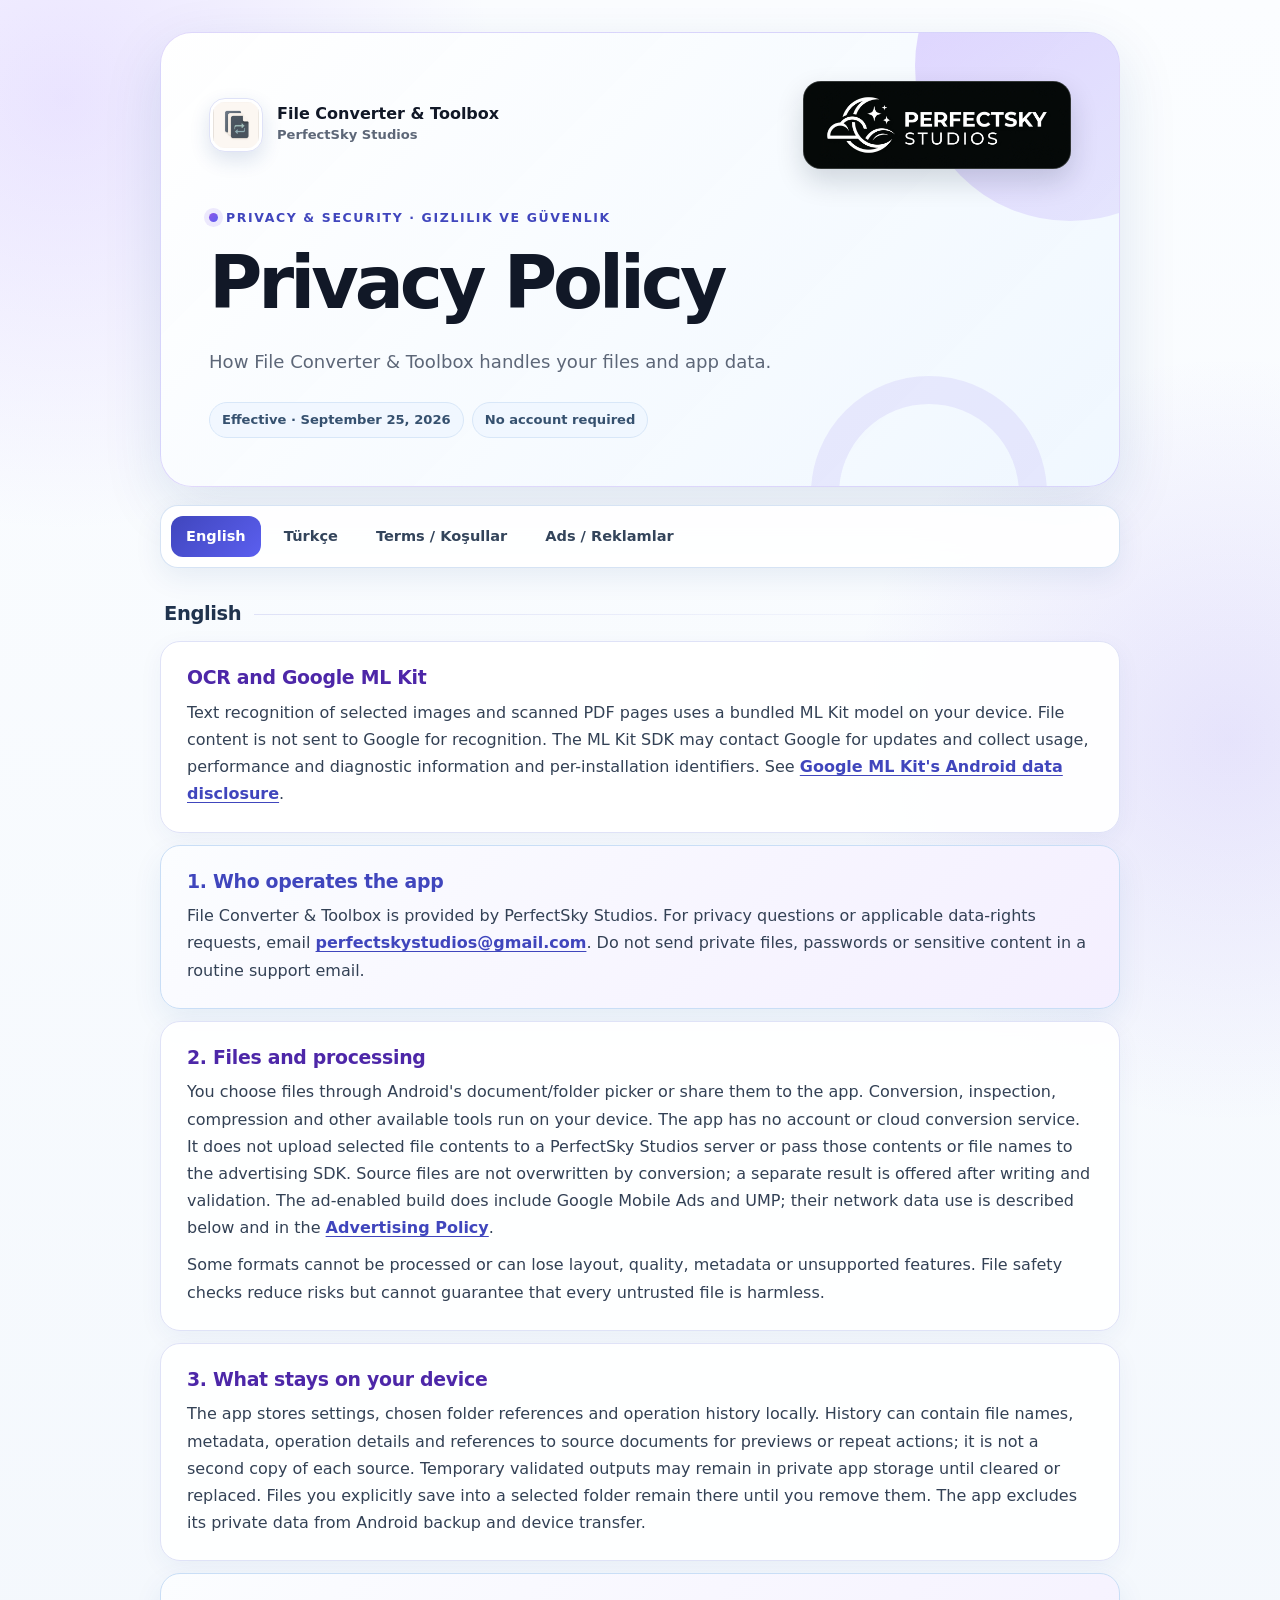
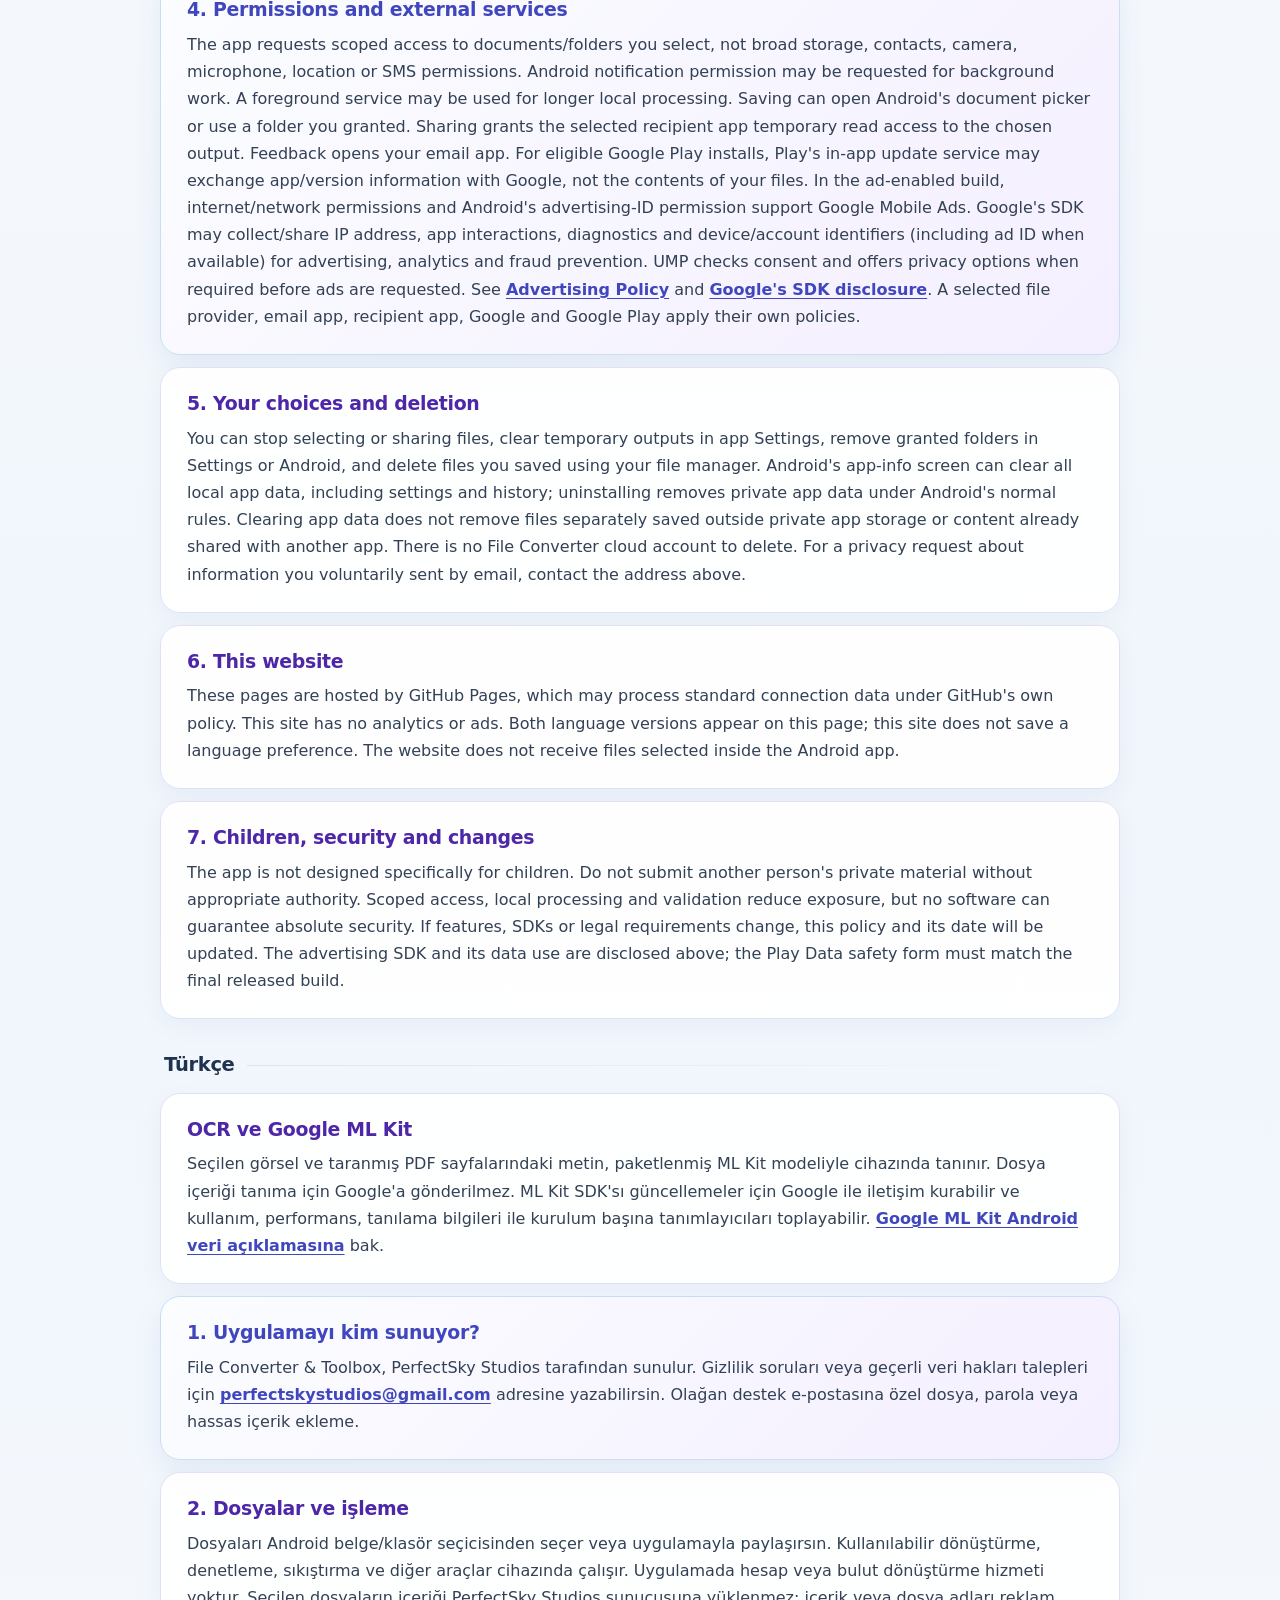
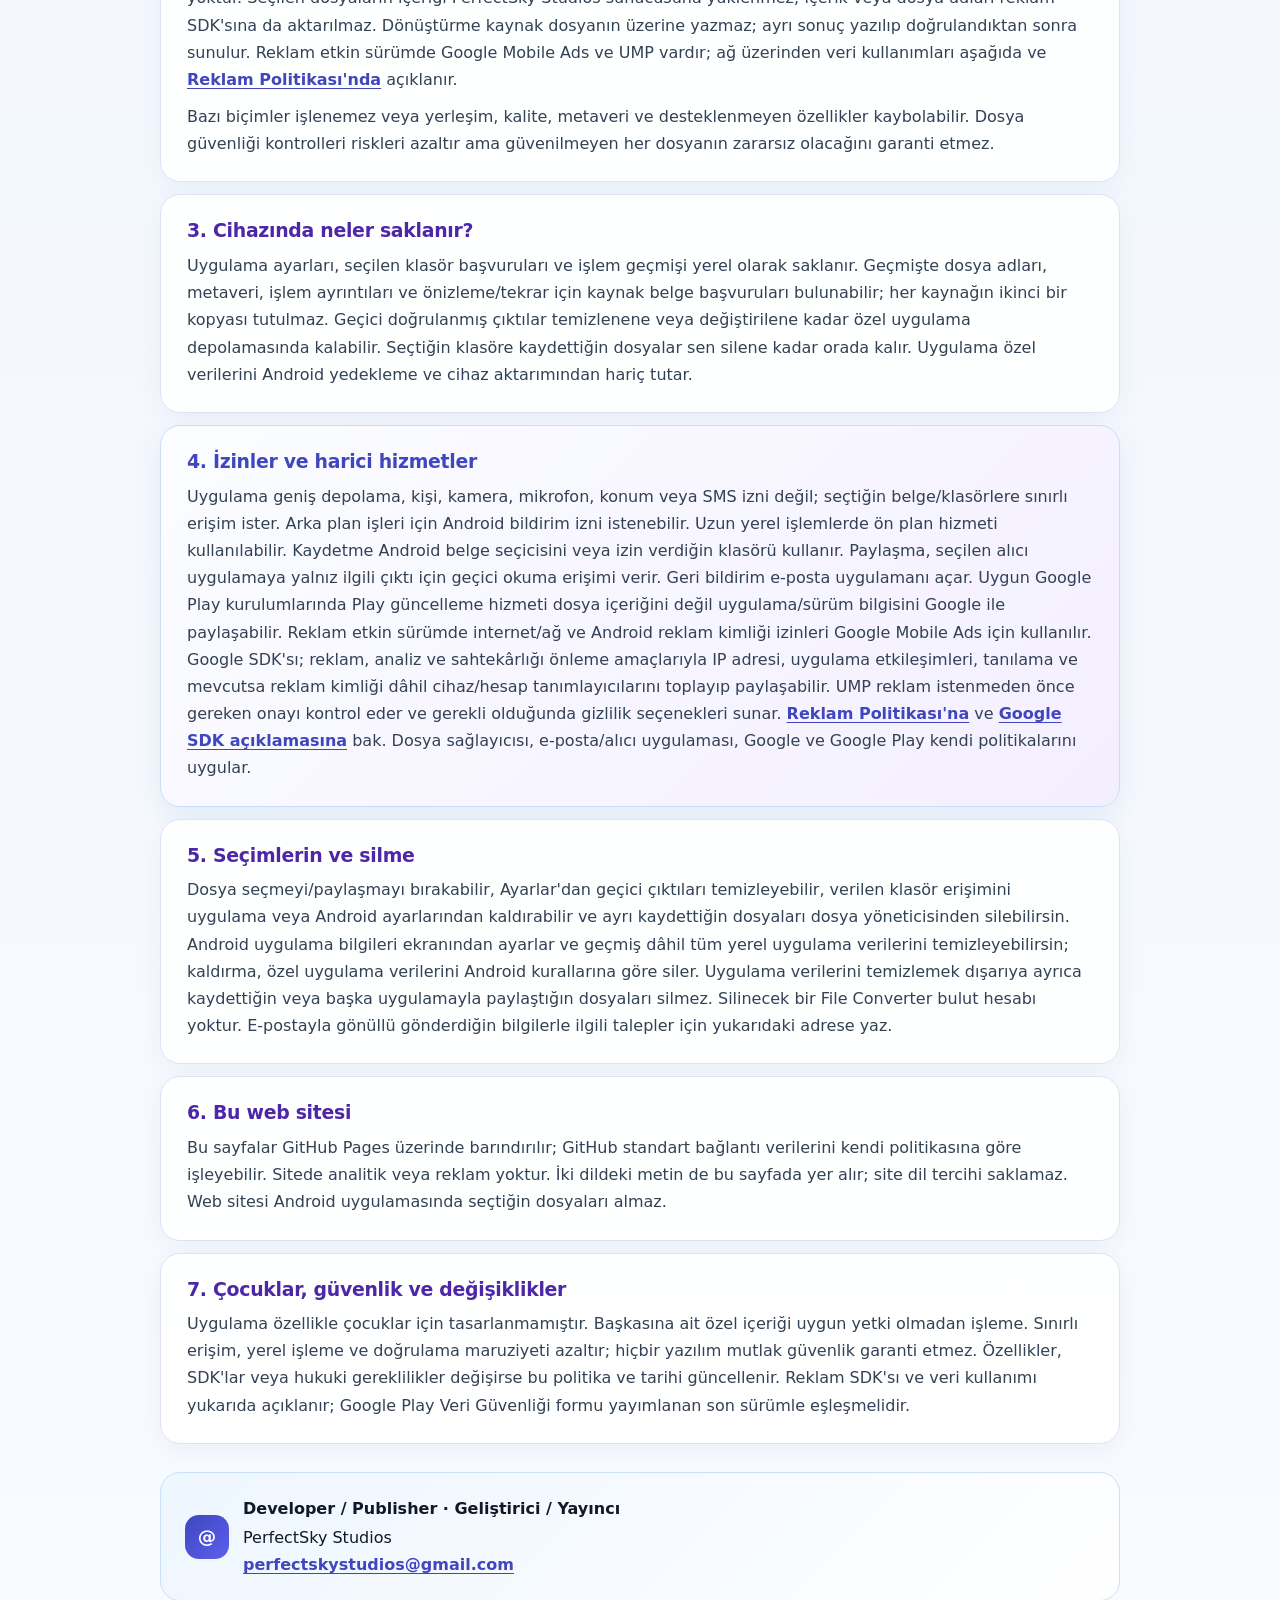
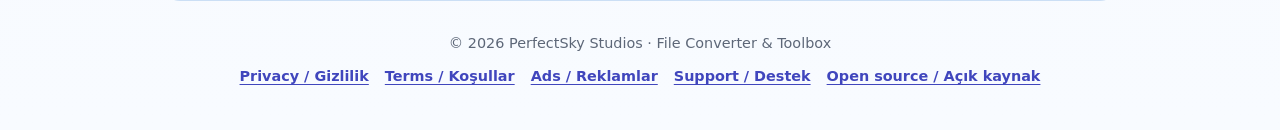
==== commit 6878069b: "Disclose bundled on-device OCR SDK" ====
--- a/index.html
+++ b/index.html
@@ -6,7 +6,7 @@
   <meta name="theme-color" content="#5b5fef">
   <meta name="description" content="Privacy Policy for File Converter &amp; Toolbox by PerfectSky Studios">
   <title>Privacy Policy · File Converter &amp; Toolbox</title>
-  <link rel="stylesheet" href="styles.css">
+  <link rel="stylesheet" href="styles.css?v=20260925-mobile">
 </head>
 <body>
 <main>
@@ -30,6 +30,7 @@
 
   <div id="english" class="language-block" lang="en">
     <h2 class="language-title">English</h2>
+    <section><h2>OCR and Google ML Kit</h2><p>Text recognition of selected images and scanned PDF pages uses a bundled ML Kit model on your device. File content is not sent to Google for recognition. The ML Kit SDK may contact Google for updates and collect usage, performance and diagnostic information and per-installation identifiers. See <a href="https://developers.google.com/ml-kit/android-data-disclosure">Google ML Kit's Android data disclosure</a>.</p></section>
     <section class="notice"><h2>1. Who operates the app</h2><p>File Converter &amp; Toolbox is provided by PerfectSky Studios. For privacy questions or applicable data-rights requests, email <a href="mailto:perfectskystudios@gmail.com">perfectskystudios@gmail.com</a>. Do not send private files, passwords or sensitive content in a routine support email.</p></section>
     <section><h2>2. Files and processing</h2><p>You choose files through Android's document/folder picker or share them to the app. Conversion, inspection, compression and other available tools run on your device. The app has no account or cloud conversion service. It does not upload selected file contents to a PerfectSky Studios server or pass those contents or file names to the advertising SDK. Source files are not overwritten by conversion; a separate result is offered after writing and validation. The ad-enabled build does include Google Mobile Ads and UMP; their network data use is described below and in the <a href="advertising-policy.html">Advertising Policy</a>.</p><p>Some formats cannot be processed or can lose layout, quality, metadata or unsupported features. File safety checks reduce risks but cannot guarantee that every untrusted file is harmless.</p></section>
     <section><h2>3. What stays on your device</h2><p>The app stores settings, chosen folder references and operation history locally. History can contain file names, metadata, operation details and references to source documents for previews or repeat actions; it is not a second copy of each source. Temporary validated outputs may remain in private app storage until cleared or replaced. Files you explicitly save into a selected folder remain there until you remove them. The app excludes its private data from Android backup and device transfer.</p></section>
@@ -41,6 +42,7 @@
 
   <div id="turkce" class="language-block" lang="tr">
     <h2 class="language-title">Türkçe</h2>
+    <section><h2>OCR ve Google ML Kit</h2><p>Seçilen görsel ve taranmış PDF sayfalarındaki metin, paketlenmiş ML Kit modeliyle cihazında tanınır. Dosya içeriği tanıma için Google'a gönderilmez. ML Kit SDK'sı güncellemeler için Google ile iletişim kurabilir ve kullanım, performans, tanılama bilgileri ile kurulum başına tanımlayıcıları toplayabilir. <a href="https://developers.google.com/ml-kit/android-data-disclosure">Google ML Kit Android veri açıklamasına</a> bak.</p></section>
     <section class="notice"><h2>1. Uygulamayı kim sunuyor?</h2><p>File Converter &amp; Toolbox, PerfectSky Studios tarafından sunulur. Gizlilik soruları veya geçerli veri hakları talepleri için <a href="mailto:perfectskystudios@gmail.com">perfectskystudios@gmail.com</a> adresine yazabilirsin. Olağan destek e-postasına özel dosya, parola veya hassas içerik ekleme.</p></section>
     <section><h2>2. Dosyalar ve işleme</h2><p>Dosyaları Android belge/klasör seçicisinden seçer veya uygulamayla paylaşırsın. Kullanılabilir dönüştürme, denetleme, sıkıştırma ve diğer araçlar cihazında çalışır. Uygulamada hesap veya bulut dönüştürme hizmeti yoktur. Seçilen dosyaların içeriği PerfectSky Studios sunucusuna yüklenmez; içerik veya dosya adları reklam SDK'sına da aktarılmaz. Dönüştürme kaynak dosyanın üzerine yazmaz; ayrı sonuç yazılıp doğrulandıktan sonra sunulur. Reklam etkin sürümde Google Mobile Ads ve UMP vardır; ağ üzerinden veri kullanımları aşağıda ve <a href="advertising-policy.html">Reklam Politikası'nda</a> açıklanır.</p><p>Bazı biçimler işlenemez veya yerleşim, kalite, metaveri ve desteklenmeyen özellikler kaybolabilir. Dosya güvenliği kontrolleri riskleri azaltır ama güvenilmeyen her dosyanın zararsız olacağını garanti etmez.</p></section>
     <section><h2>3. Cihazında neler saklanır?</h2><p>Uygulama ayarları, seçilen klasör başvuruları ve işlem geçmişi yerel olarak saklanır. Geçmişte dosya adları, metaveri, işlem ayrıntıları ve önizleme/tekrar için kaynak belge başvuruları bulunabilir; her kaynağın ikinci bir kopyası tutulmaz. Geçici doğrulanmış çıktılar temizlenene veya değiştirilene kadar özel uygulama depolamasında kalabilir. Seçtiğin klasöre kaydettiğin dosyalar sen silene kadar orada kalır. Uygulama özel verilerini Android yedekleme ve cihaz aktarımından hariç tutar.</p></section>
--- a/styles.css
+++ b/styles.css
@@ -44,9 +44,9 @@
 .hero::after { width: 180px; height: 180px; right: 72px; bottom: -126px; border: 28px solid rgba(121, 84, 237, 0.10); }
 
 .hero-brands { position: relative; z-index: 1; display: flex; flex-wrap: wrap; align-items: center; justify-content: space-between; gap: 24px; margin-bottom: 34px; }
-.brand { display: flex; align-items: center; gap: 14px; }
+.brand { display: flex; min-width: 0; align-items: center; gap: 14px; }
 .brand img { width: 54px; height: 54px; object-fit: contain; padding: 3px; border: 1px solid var(--line); border-radius: 16px; background: #fff; box-shadow: 0 8px 20px rgba(18, 67, 133, 0.14); }
-.brand-name { font-size: 1rem; font-weight: 800; line-height: 1.25; }
+.brand-name { overflow-wrap: anywhere; font-size: 1rem; font-weight: 800; line-height: 1.25; }
 .brand-studio { color: var(--muted); font-size: 0.82rem; font-weight: 650; }
 .studio-mark { flex: 0 1 268px; width: 268px; max-width: 100%; height: 88px; overflow: hidden; border: 1px solid rgba(255, 255, 255, 0.18); border-radius: 18px; background: #040907; box-shadow: 0 12px 28px rgba(8, 25, 43, 0.16); }
 .studio-mark img { display: block; width: 100%; height: 100%; object-fit: cover; object-position: center; }
@@ -55,7 +55,7 @@
 .eyebrow::before { content: ""; width: 9px; height: 9px; border-radius: 50%; background: linear-gradient(135deg, var(--sky), var(--blue)); box-shadow: 0 0 0 5px rgba(121, 84, 237, 0.12); }
 h1, h2 { line-height: 1.25; }
 h1 { position: relative; z-index: 1; max-width: 760px; margin: 0; font-size: clamp(2.35rem, 7vw, 4.55rem); letter-spacing: -0.055em; }
-.lead { position: relative; z-index: 1; max-width: 700px; margin: 18px 0 0; color: var(--muted); font-size: clamp(1rem, 2vw, 1.13rem); }
+.lead { position: relative; z-index: 1; max-width: 700px; margin: 18px 0 0; overflow-wrap: anywhere; color: var(--muted); font-size: clamp(1rem, 2vw, 1.13rem); }
 .meta-row { position: relative; z-index: 1; display: flex; flex-wrap: wrap; gap: 8px; margin-top: 24px; }
 .meta-pill { display: inline-flex; align-items: center; min-height: 34px; padding: 6px 12px; border: 1px solid #d8e7f8; border-radius: 999px; background: rgba(241, 247, 255, 0.94); color: #36516f; font-size: 0.82rem; font-weight: 700; }
 
@@ -69,7 +69,7 @@
 .language-title { display: flex; align-items: center; gap: 13px; margin: 34px 4px 15px; color: #20334e; font-size: 1.22rem; letter-spacing: -0.02em; }
 .language-title::after { content: ""; flex: 1; height: 1px; background: linear-gradient(90deg, var(--line), transparent); }
 
-section { margin-bottom: 12px; padding: 24px 26px; border: 1px solid var(--line); border-radius: 20px; background: var(--surface); box-shadow: 0 7px 24px rgba(18, 67, 133, 0.05); }
+section { margin-bottom: 12px; padding: 24px 26px; overflow-wrap: anywhere; border: 1px solid var(--line); border-radius: 20px; background: var(--surface); box-shadow: 0 7px 24px rgba(18, 67, 133, 0.05); }
 section h2 { margin: 0 0 9px; color: #4d27a8; font-size: 1.18rem; letter-spacing: -0.015em; }
 section p, section li { color: #334155; }
 section p { margin: 0; }
@@ -90,12 +90,14 @@
   .hero { min-height: 0; padding: 26px 22px 30px; border-radius: 24px; }
   .hero::before { width: 210px; height: 210px; right: -110px; top: -100px; }
   .hero-brands { flex-direction: column; align-items: flex-start; gap: 20px; margin-bottom: 28px; }
+  .hero-brands .brand { flex: none; width: 100%; }
   .studio-mark { flex: none; width: 246px; height: 82px; border-radius: 16px; }
   .brand img { width: 48px; height: 48px; border-radius: 14px; }
   h1 { font-size: clamp(2.15rem, 12vw, 3.2rem); }
   .lead { margin-top: 14px; }
-  .page-nav { top: 7px; margin: 12px 0 24px; border-radius: 16px; }
+  .page-nav { position: static; margin: 12px 0 24px; border-radius: 16px; }
   .page-nav a { flex: 1 1 42%; justify-content: center; padding-inline: 10px; font-size: 0.84rem; text-align: center; }
+  .language-block { scroll-margin-top: 16px; }
   .language-title { margin-top: 28px; }
   section { padding: 20px 19px; border-radius: 17px; }
   section h2 { font-size: 1.08rem; }
@@ -104,8 +106,3 @@
 }
 
 @media (prefers-reduced-motion: reduce) { html { scroll-behavior: auto; } }
-
-
-.hero-brands .brand { min-width:0; flex:1 1 260px; }
-.brand-name, section, .lead { overflow-wrap:anywhere; }
-@media(max-width:640px){.studio-mark{align-self:flex-end;} .page-nav{position:static;} .language-block{scroll-margin-top:16px;}}
